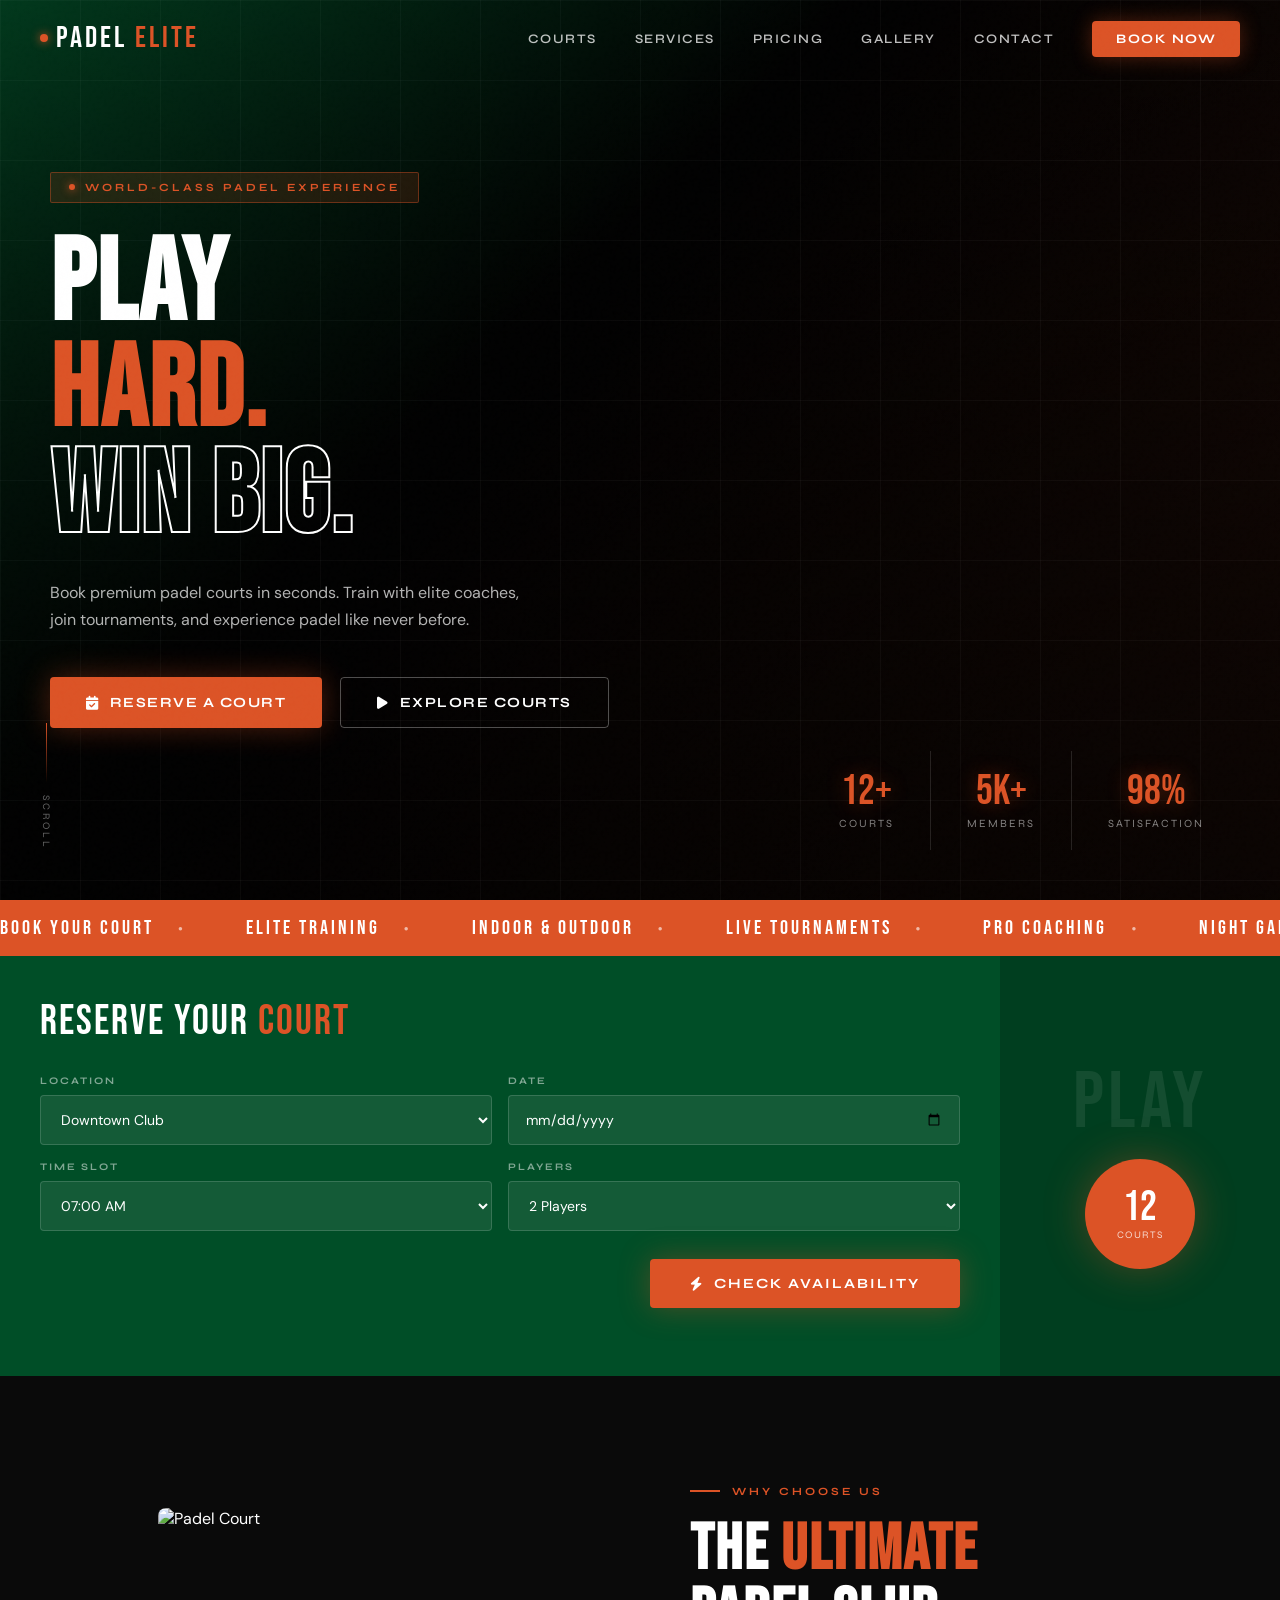
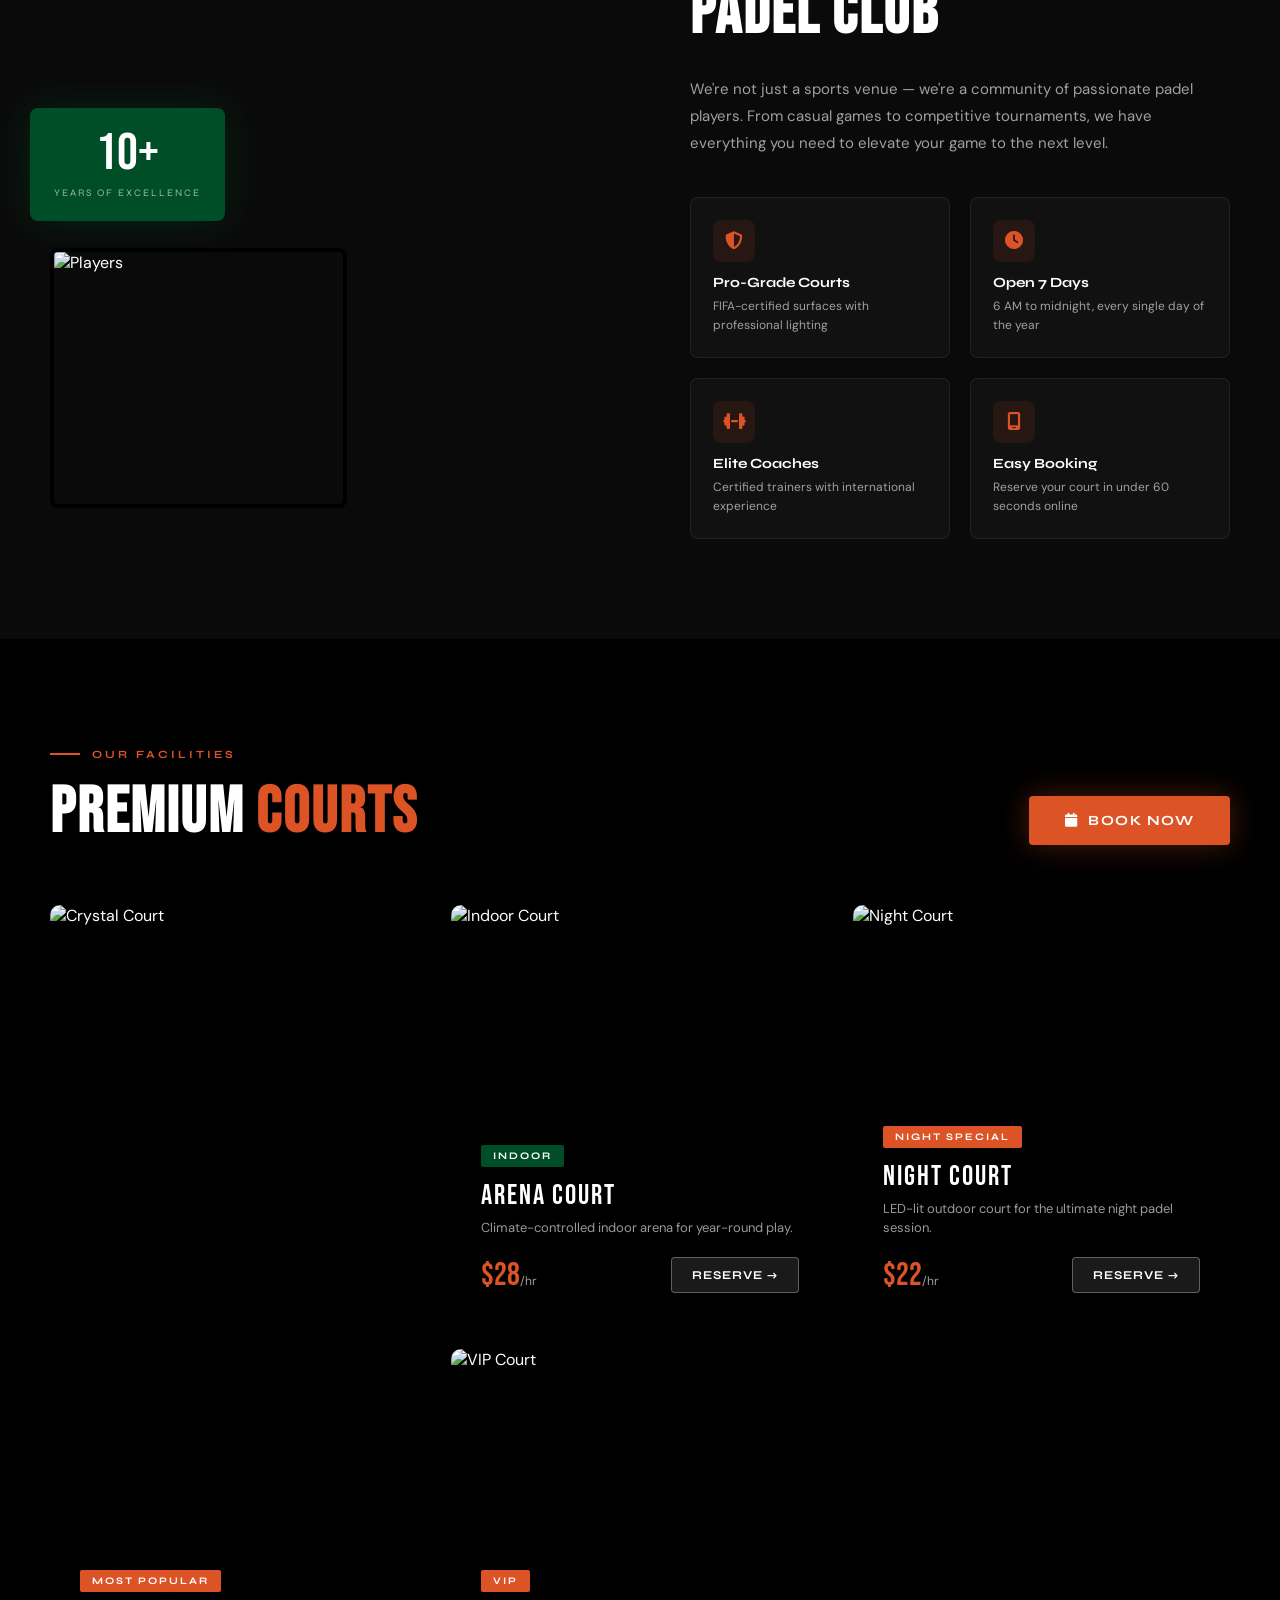
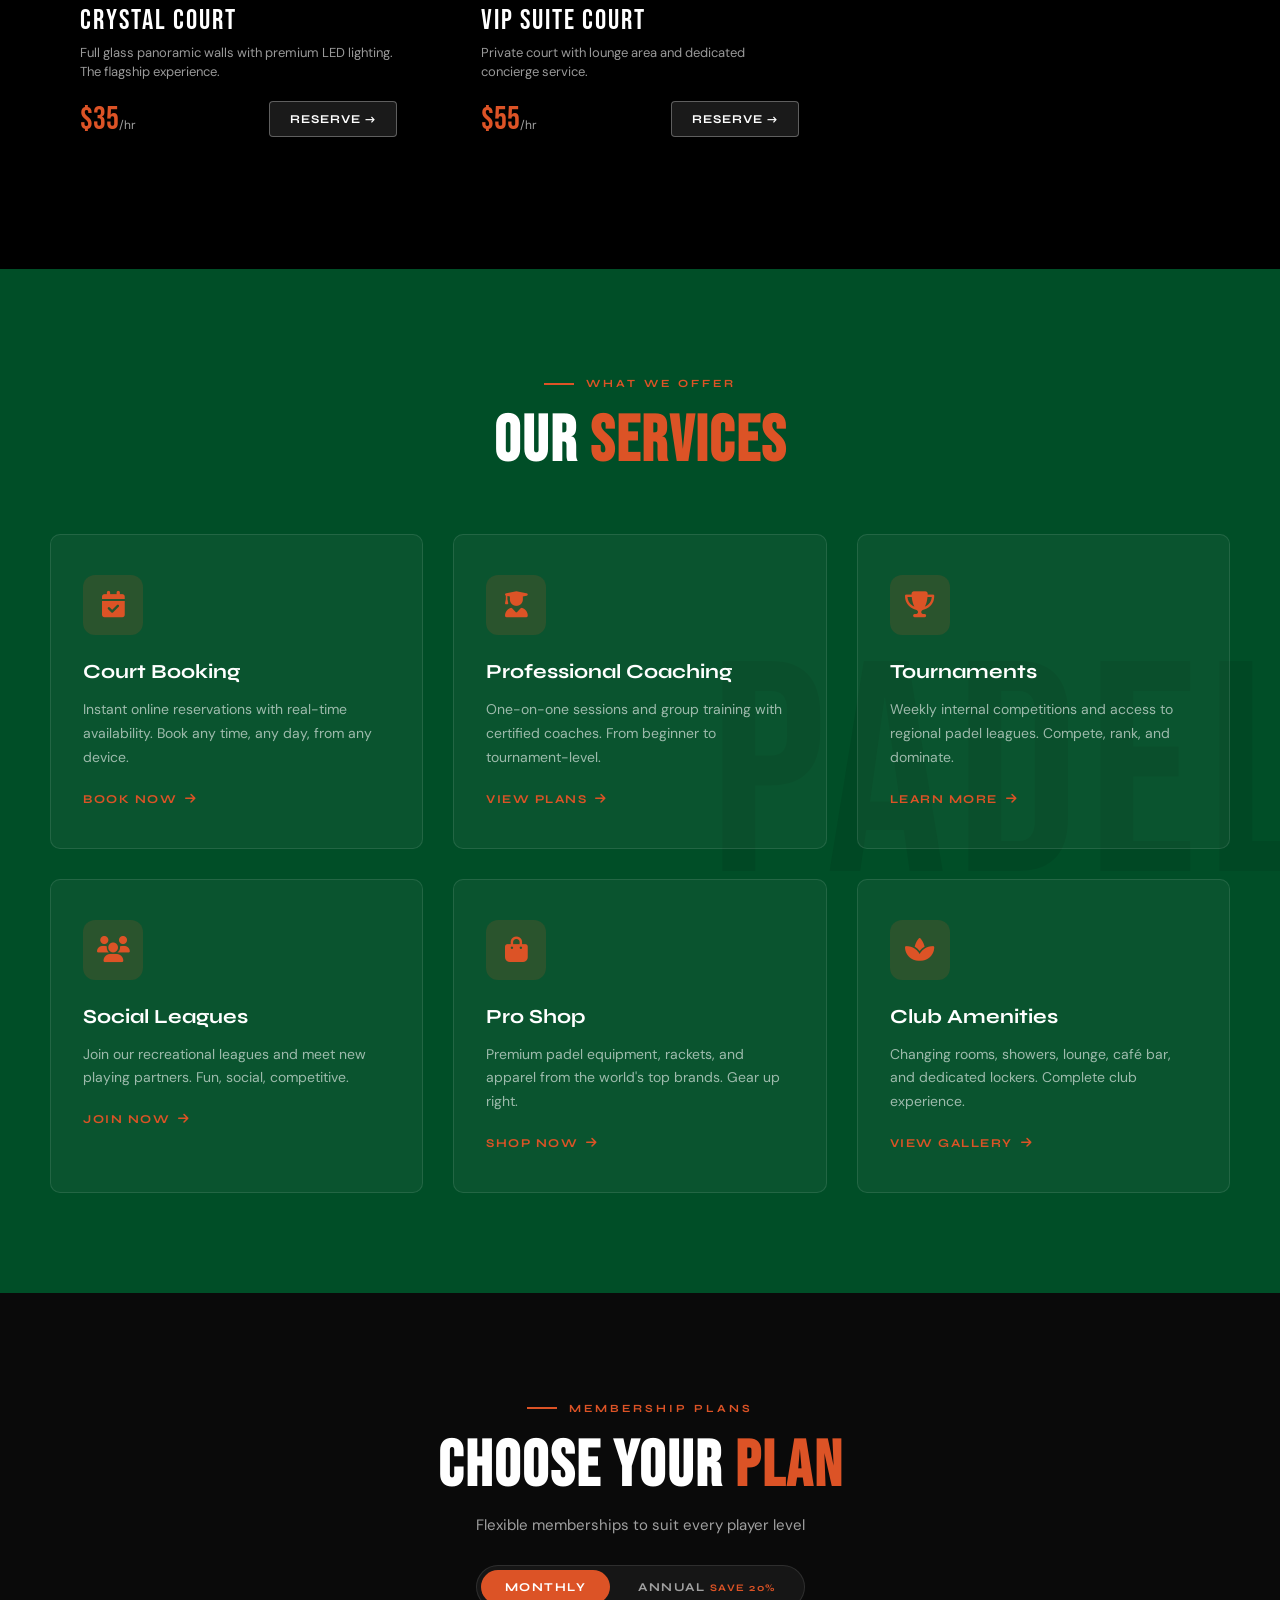
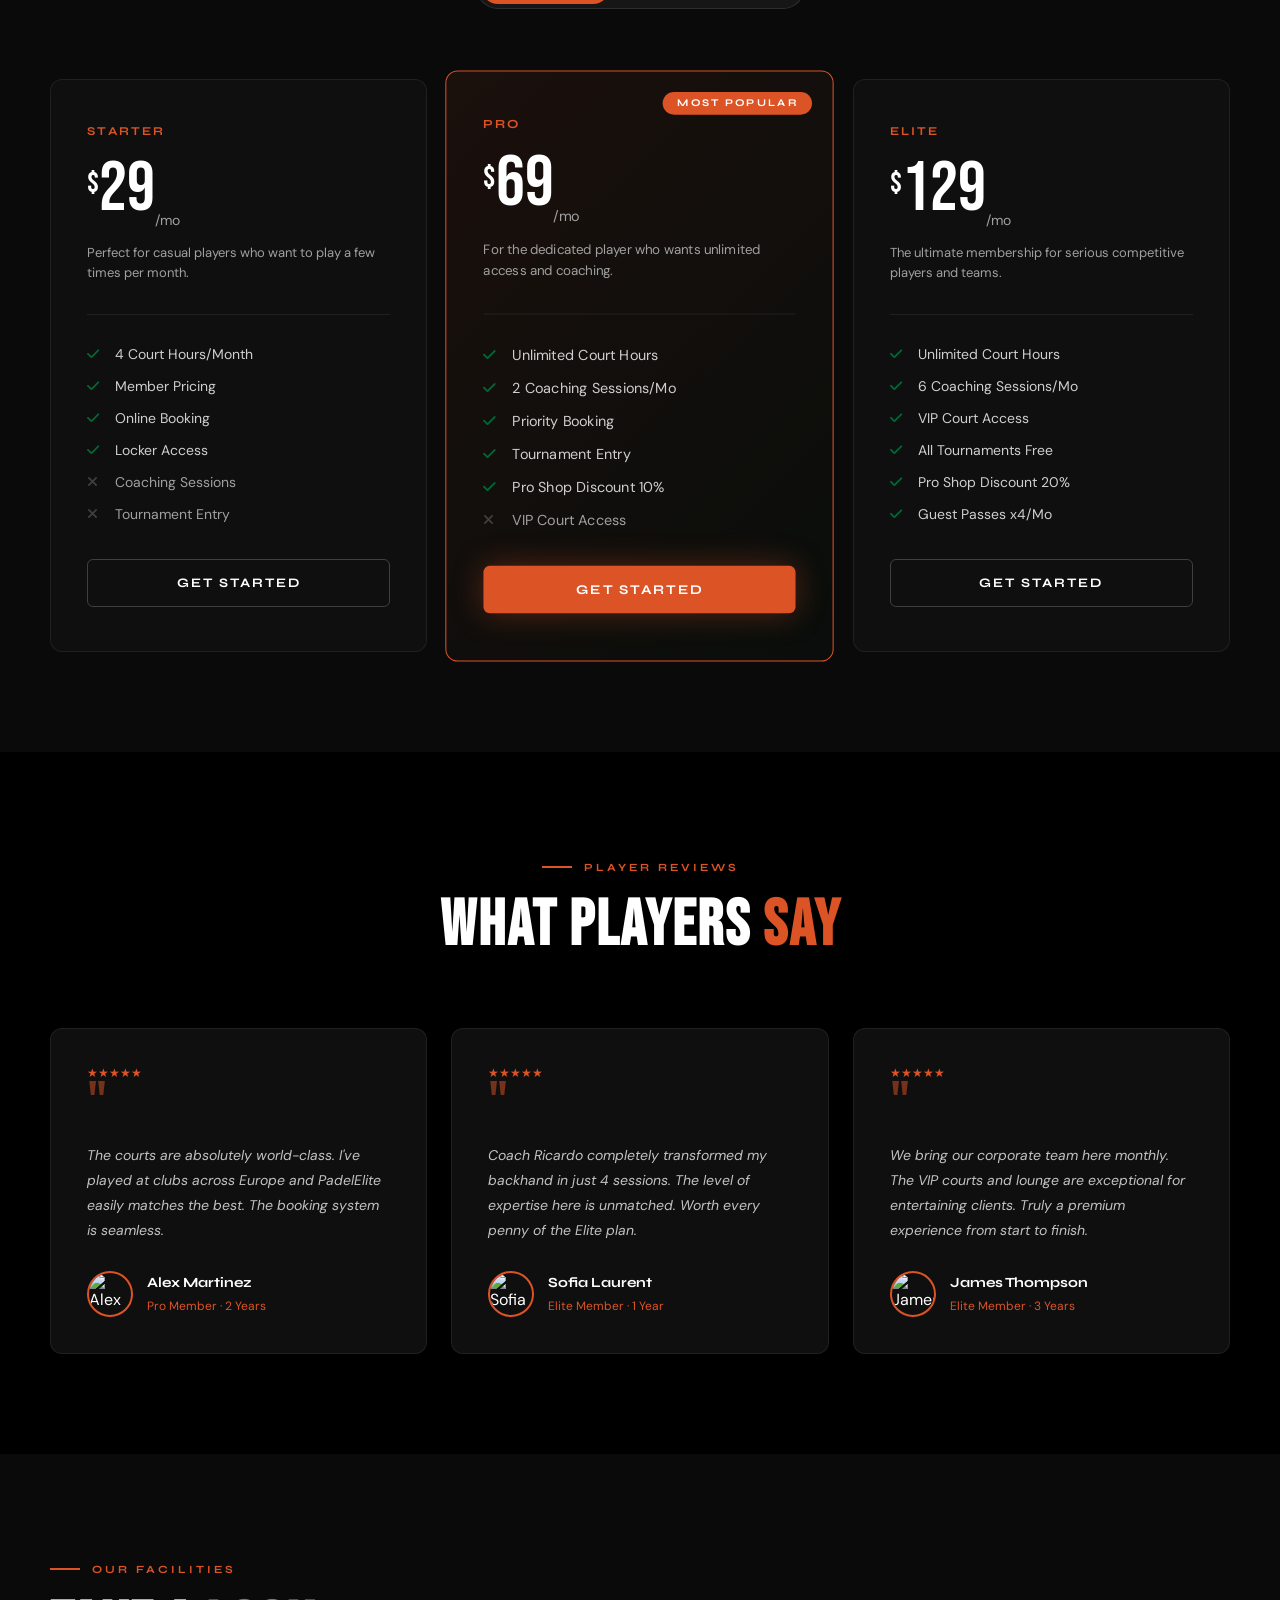
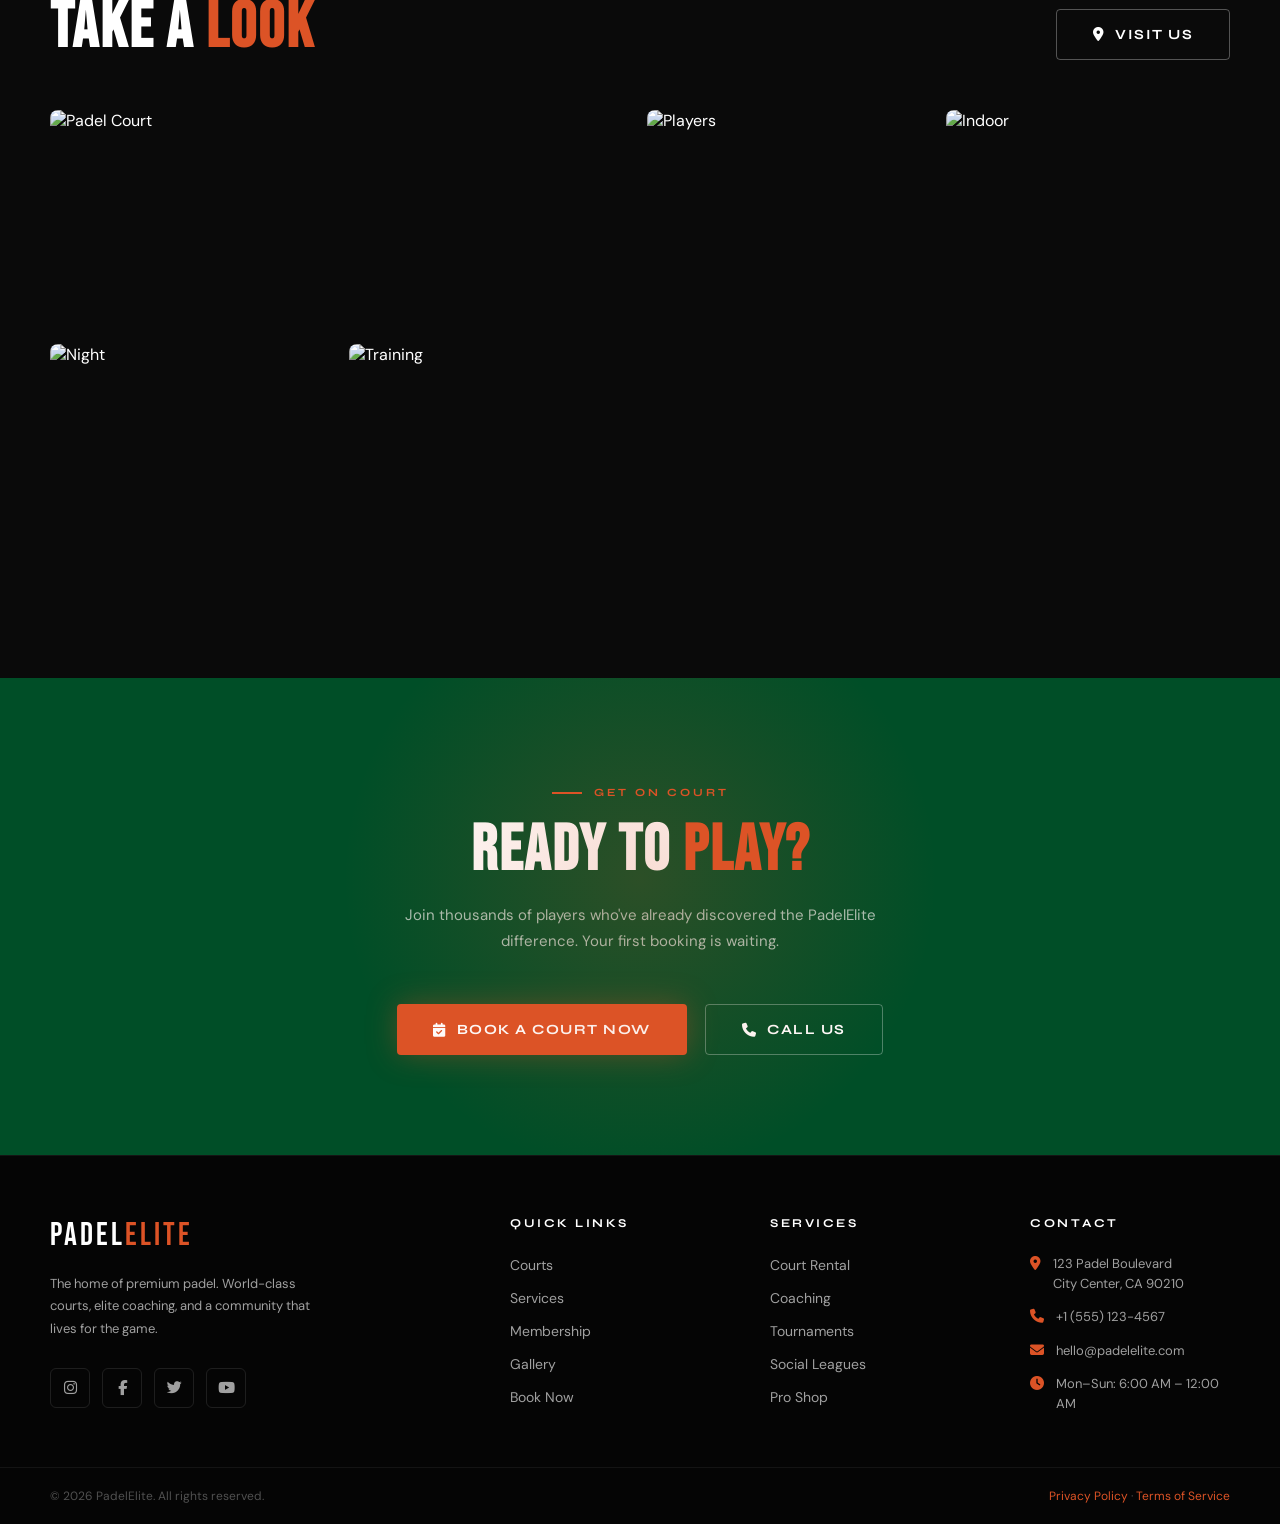
==== index.html @ 443c7de2 "Update index.html" ====
<!doctype html>
<html lang="en">
  <head>
    <meta charset="UTF-8" />
    <meta name="viewport" content="width=device-width, initial-scale=1.0" />
    <title>PadelElite — Book Your Court</title>
    <link
      href="https://fonts.googleapis.com/css2?family=Bebas+Neue&family=Syne:wght@400;600;700;800&family=DM+Sans:wght@300;400;500&display=swap"
      rel="stylesheet"
    />
    <link
      rel="stylesheet"
      href="https://cdnjs.cloudflare.com/ajax/libs/font-awesome/6.5.0/css/all.min.css"
    />
    <link rel="stylesheet" href="style.css" />
  </head>

  <body>
    <!-- NAV -->
    <nav id="navbar">
      <a href="#" class="nav-logo">
        <div class="dot"></div>
        PADEL<span>ELITE</span>
      </a>
      <ul class="nav-links">
        <li><a href="#courts">Courts</a></li>
        <li><a href="#services">Services</a></li>
        <li><a href="#pricing">Pricing</a></li>
        <li><a href="#gallery">Gallery</a></li>
        <li><a href="#contact">Contact</a></li>
        <li><a href="#booking" class="nav-cta">Book Now</a></li>
      </ul>
      <div class="hamburger" id="hamburger">
        <span></span><span></span><span></span>
      </div>
    </nav>

    <div class="mobile-menu" id="mobileMenu">
      <a href="#courts" onclick="closeMobile()">Courts</a>
      <a href="#services" onclick="closeMobile()">Services</a>
      <a href="#pricing" onclick="closeMobile()">Pricing</a>
      <a href="#gallery" onclick="closeMobile()">Gallery</a>
      <a href="#contact" onclick="closeMobile()">Contact</a>
      <a href="#booking" class="mob-cta" onclick="closeMobile()">Book Now →</a>
    </div>

    <!-- HERO -->
    <section class="hero" id="home">
      <div class="hero-bg"></div>
      <div class="hero-overlay"></div>
      <div class="hero-grid-lines"></div>

      <div class="hero-content">
        <div class="hero-tag"><span></span> World-Class Padel Experience</div>
        <h1 class="hero-title">
          <div>PLAY</div>
          <div class="line-orange">HARD.</div>
          <div class="line-stroke">WIN BIG.</div>
        </h1>
        <p class="hero-sub">
          Book premium padel courts in seconds. Train with elite coaches, join
          tournaments, and experience padel like never before.
        </p>
        <div class="hero-actions">
          <a href="#booking" class="btn-primary"
            ><i class="fa-solid fa-calendar-check"></i> Reserve a Court</a
          >
          <a href="#courts" class="btn-secondary"
            ><i class="fa-solid fa-play"></i> Explore Courts</a
          >
        </div>
      </div>

      <div class="hero-stats">
        <div class="stat-item">
          <div class="stat-num">12+</div>
          <div class="stat-label">Courts</div>
        </div>
        <div class="stat-item">
          <div class="stat-num">5K+</div>
          <div class="stat-label">Members</div>
        </div>
        <div class="stat-item">
          <div class="stat-num">98%</div>
          <div class="stat-label">Satisfaction</div>
        </div>
      </div>

      <div class="hero-scroll">
        <div class="scroll-line"></div>
        <span class="scroll-text">Scroll</span>
      </div>
    </section>

    <!-- MARQUEE -->
    <div class="marquee-wrap">
      <div class="marquee-track">
        <div class="marquee-item">Book Your Court</div>
        <div class="marquee-item">Elite Training</div>
        <div class="marquee-item">Indoor & Outdoor</div>
        <div class="marquee-item">Live Tournaments</div>
        <div class="marquee-item">Pro Coaching</div>
        <div class="marquee-item">Night Games</div>
        <div class="marquee-item">Book Your Court</div>
        <div class="marquee-item">Elite Training</div>
        <div class="marquee-item">Indoor & Outdoor</div>
        <div class="marquee-item">Live Tournaments</div>
        <div class="marquee-item">Pro Coaching</div>
        <div class="marquee-item">Night Games</div>
      </div>
    </div>

    <!-- BOOKING -->
    <section id="booking" class="booking-banner">
      <div class="booking-inner">
        <div class="booking-form-area">
          <div class="booking-title">RESERVE YOUR <span>COURT</span></div>
          <div class="booking-fields">
            <div class="field-group">
              <label>Location</label>
              <select id="court">
                <option id="downtown club">Downtown Club</option>
                <option id="north arena">North Arena</option>
                <option id="beachside courts">Beachside Courts</option>
              </select>
            </div>
            <div class="field-group">
              <label>Date</label>
              <input type="date" id="date" />
            </div>
            <div class="field-group">
              <label>Time Slot</label>
              <select id="time">
                <option id="time1">07:00 AM</option>
                <option id="time2">09:00 AM</option>
                <option id="time3">11:00 AM</option>
                <option id="time4">01:00 PM</option>
                <option id="time5">03:00 PM</option>
                <option id="time6">05:00 PM</option>
                <option id="time7">07:00 PM</option>
                <option id="time8">09:00 PM</option>
              </select>
            </div>
            <div class="field-group">
              <label>Players</label>
              <select id="player">
                <option id="player2">2 Players</option>
                <option id="player4">4 Players</option>
              </select>
            </div>
          </div>
          <button class="book-btn" type="submit">
            <i class="fa-solid fa-bolt"></i> Check Availability
          </button>
          <p id="message"></p>
        </div>
        <div class="booking-deco">
          <div class="booking-deco-text">PLAY</div>
          <div class="courts-badge">
            <span>12</span>
            <span>Courts</span>
          </div>
        </div>
      </div>
    </section>

    <!-- WHY -->
    <section class="why">
      <div class="why-grid">
        <div class="why-visual reveal">
          <img
            src="https://images.unsplash.com/photo-1554068865-24cecd4e34b8?w=900&auto=format&fit=crop"
            alt="Padel Court"
            class="why-img-main"
          />
          <img
            src="https://images.unsplash.com/photo-1617897903246-719242758050?w=600&auto=format&fit=crop"
            alt="Players"
            class="why-img-secondary"
          />
          <div class="why-badge">
            <span>10+</span>
            <span>Years of Excellence</span>
          </div>
        </div>
        <div class="why-text reveal">
          <div>
            <div class="section-label">Why Choose Us</div>
            <h2 class="section-h2">
              THE <span>ULTIMATE</span><br />PADEL CLUB
            </h2>
          </div>
          <p>
            We're not just a sports venue — we're a community of passionate
            padel players. From casual games to competitive tournaments, we have
            everything you need to elevate your game to the next level.
          </p>
          <div class="why-features">
            <div class="why-feat">
              <div class="feat-icon">
                <i class="fa-solid fa-shield-halved"></i>
              </div>
              <h4>Pro-Grade Courts</h4>
              <p>FIFA-certified surfaces with professional lighting</p>
            </div>
            <div class="why-feat">
              <div class="feat-icon"><i class="fa-solid fa-clock"></i></div>
              <h4>Open 7 Days</h4>
              <p>6 AM to midnight, every single day of the year</p>
            </div>
            <div class="why-feat">
              <div class="feat-icon"><i class="fa-solid fa-dumbbell"></i></div>
              <h4>Elite Coaches</h4>
              <p>Certified trainers with international experience</p>
            </div>
            <div class="why-feat">
              <div class="feat-icon">
                <i class="fa-solid fa-mobile-screen"></i>
              </div>
              <h4>Easy Booking</h4>
              <p>Reserve your court in under 60 seconds online</p>
            </div>
          </div>
        </div>
      </div>
    </section>

    <!-- COURTS -->
    <section class="courts" id="courts">
      <div class="courts-header reveal">
        <div>
          <div class="section-label">Our Facilities</div>
          <h2 class="section-h2">PREMIUM <span>COURTS</span></h2>
        </div>
        <a href="#booking" class="btn-primary"
          ><i class="fa-solid fa-calendar"></i> Book Now</a
        >
      </div>
      <div class="courts-grid">
        <div class="court-card featured reveal">
          <img
            src="https://images.unsplash.com/photo-1554068865-24cecd4e34b8?w=900&auto=format&fit=crop"
            alt="Crystal Court"
            class="court-img"
          />
          <div class="court-overlay"></div>
          <div class="court-content">
            <span class="court-tag">Most Popular</span>
            <div class="court-name">CRYSTAL COURT</div>
            <div class="court-desc">
              Full glass panoramic walls with premium LED lighting. The flagship
              experience.
            </div>
            <div class="court-meta">
              <div class="court-price">$35<span>/hr</span></div>
              <a href="#booking" class="court-book-btn">Reserve →</a>
            </div>
          </div>
        </div>
        <div class="court-card reveal">
          <img
            src="https://images.unsplash.com/photo-1599474924187-334a4ae5bd3b?w=800&auto=format&fit=crop"
            alt="Indoor Court"
            class="court-img"
          />
          <div class="court-overlay"></div>
          <div class="court-content">
            <span class="court-tag green-tag">Indoor</span>
            <div class="court-name">ARENA COURT</div>
            <div class="court-desc">
              Climate-controlled indoor arena for year-round play.
            </div>
            <div class="court-meta">
              <div class="court-price">$28<span>/hr</span></div>
              <a href="#booking" class="court-book-btn">Reserve →</a>
            </div>
          </div>
        </div>
        <div class="court-card reveal">
          <img
            src="https://images.unsplash.com/photo-1543466835-00a7907e9de1?w=800&auto=format&fit=crop"
            alt="Night Court"
            class="court-img"
          />
          <div class="court-overlay"></div>
          <div class="court-content">
            <span class="court-tag">Night Special</span>
            <div class="court-name">NIGHT COURT</div>
            <div class="court-desc">
              LED-lit outdoor court for the ultimate night padel session.
            </div>
            <div class="court-meta">
              <div class="court-price">$22<span>/hr</span></div>
              <a href="#booking" class="court-book-btn">Reserve →</a>
            </div>
          </div>
        </div>
        <div class="court-card reveal">
          <img
            src="https://images.unsplash.com/photo-1622163642998-1ea32b0bbc67?w=800&auto=format&fit=crop"
            alt="VIP Court"
            class="court-img"
          />
          <div class="court-overlay"></div>
          <div class="court-content">
            <span class="court-tag">VIP</span>
            <div class="court-name">VIP SUITE COURT</div>
            <div class="court-desc">
              Private court with lounge area and dedicated concierge service.
            </div>
            <div class="court-meta">
              <div class="court-price">$55<span>/hr</span></div>
              <a href="#booking" class="court-book-btn">Reserve →</a>
            </div>
          </div>
        </div>
      </div>
    </section>

    <!-- SERVICES -->
    <section class="services" id="services">
      <div class="services-inner">
        <div class="reveal" style="text-align: center; margin-bottom: 10px">
          <div class="section-label" style="justify-content: center">
            What We Offer
          </div>
          <h2 class="section-h2">OUR <span>SERVICES</span></h2>
        </div>
        <div class="services-grid">
          <div class="service-card reveal">
            <div class="service-icon">
              <i class="fa-solid fa-calendar-check"></i>
            </div>
            <h3>Court Booking</h3>
            <p>
              Instant online reservations with real-time availability. Book any
              time, any day, from any device.
            </p>
            <a href="#booking" class="service-link"
              >Book Now <i class="fa-solid fa-arrow-right"></i
            ></a>
          </div>
          <div class="service-card reveal">
            <div class="service-icon">
              <i class="fa-solid fa-user-graduate"></i>
            </div>
            <h3>Professional Coaching</h3>
            <p>
              One-on-one sessions and group training with certified coaches.
              From beginner to tournament-level.
            </p>
            <a href="#pricing" class="service-link"
              >View Plans <i class="fa-solid fa-arrow-right"></i
            ></a>
          </div>
          <div class="service-card reveal">
            <div class="service-icon"><i class="fa-solid fa-trophy"></i></div>
            <h3>Tournaments</h3>
            <p>
              Weekly internal competitions and access to regional padel leagues.
              Compete, rank, and dominate.
            </p>
            <a href="#contact" class="service-link"
              >Learn More <i class="fa-solid fa-arrow-right"></i
            ></a>
          </div>
          <div class="service-card reveal">
            <div class="service-icon"><i class="fa-solid fa-users"></i></div>
            <h3>Social Leagues</h3>
            <p>
              Join our recreational leagues and meet new playing partners. Fun,
              social, competitive.
            </p>
            <a href="#pricing" class="service-link"
              >Join Now <i class="fa-solid fa-arrow-right"></i
            ></a>
          </div>
          <div class="service-card reveal">
            <div class="service-icon">
              <i class="fa-solid fa-bag-shopping"></i>
            </div>
            <h3>Pro Shop</h3>
            <p>
              Premium padel equipment, rackets, and apparel from the world's top
              brands. Gear up right.
            </p>
            <a href="#contact" class="service-link"
              >Shop Now <i class="fa-solid fa-arrow-right"></i
            ></a>
          </div>
          <div class="service-card reveal">
            <div class="service-icon"><i class="fa-solid fa-spa"></i></div>
            <h3>Club Amenities</h3>
            <p>
              Changing rooms, showers, lounge, café bar, and dedicated lockers.
              Complete club experience.
            </p>
            <a href="#gallery" class="service-link"
              >View Gallery <i class="fa-solid fa-arrow-right"></i
            ></a>
          </div>
        </div>
      </div>
    </section>

    <!-- PRICING -->
    <section class="pricing" id="pricing">
      <div class="pricing-inner">
        <div class="pricing-header reveal">
          <div class="section-label" style="justify-content: center">
            Membership Plans
          </div>
          <h2 class="section-h2">CHOOSE YOUR <span>PLAN</span></h2>
          <p style="color: var(--gray); margin-top: 16px; font-size: 15px">
            Flexible memberships to suit every player level
          </p>
          <div class="pricing-toggle">
            <button
              class="toggle-btn active"
              id="monthlyBtn"
              onclick="togglePricing('monthly')"
            >
              Monthly
            </button>
            <button
              class="toggle-btn"
              id="annualBtn"
              onclick="togglePricing('annual')"
            >
              Annual
              <span style="color: var(--orange); font-size: 10px">
                Save 20%</span
              >
            </button>
          </div>
        </div>
        <div class="pricing-grid">
          <div class="pricing-card reveal">
            <div class="plan-name">Starter</div>
            <div class="plan-price" id="price-starter">
              <sup>$</sup>29<sub>/mo</sub>
            </div>
            <div class="plan-desc">
              Perfect for casual players who want to play a few times per month.
            </div>
            <ul class="plan-features">
              <li><i class="fa-solid fa-check"></i> 4 Court Hours/Month</li>
              <li><i class="fa-solid fa-check"></i> Member Pricing</li>
              <li><i class="fa-solid fa-check"></i> Online Booking</li>
              <li><i class="fa-solid fa-check"></i> Locker Access</li>
              <li class="off">
                <i class="fa-solid fa-xmark"></i> Coaching Sessions
              </li>
              <li class="off">
                <i class="fa-solid fa-xmark"></i> Tournament Entry
              </li>
            </ul>
            <button class="plan-btn outline">Get Started</button>
          </div>
          <div class="pricing-card popular reveal">
            <span class="popular-badge">Most Popular</span>
            <div class="plan-name">Pro</div>
            <div class="plan-price" id="price-pro">
              <sup>$</sup>69<sub>/mo</sub>
            </div>
            <div class="plan-desc">
              For the dedicated player who wants unlimited access and coaching.
            </div>
            <ul class="plan-features">
              <li><i class="fa-solid fa-check"></i> Unlimited Court Hours</li>
              <li><i class="fa-solid fa-check"></i> 2 Coaching Sessions/Mo</li>
              <li><i class="fa-solid fa-check"></i> Priority Booking</li>
              <li><i class="fa-solid fa-check"></i> Tournament Entry</li>
              <li><i class="fa-solid fa-check"></i> Pro Shop Discount 10%</li>
              <li class="off">
                <i class="fa-solid fa-xmark"></i> VIP Court Access
              </li>
            </ul>
            <button class="plan-btn solid">Get Started</button>
          </div>
          <div class="pricing-card reveal">
            <div class="plan-name">Elite</div>
            <div class="plan-price" id="price-elite">
              <sup>$</sup>129<sub>/mo</sub>
            </div>
            <div class="plan-desc">
              The ultimate membership for serious competitive players and teams.
            </div>
            <ul class="plan-features">
              <li><i class="fa-solid fa-check"></i> Unlimited Court Hours</li>
              <li><i class="fa-solid fa-check"></i> 6 Coaching Sessions/Mo</li>
              <li><i class="fa-solid fa-check"></i> VIP Court Access</li>
              <li><i class="fa-solid fa-check"></i> All Tournaments Free</li>
              <li><i class="fa-solid fa-check"></i> Pro Shop Discount 20%</li>
              <li><i class="fa-solid fa-check"></i> Guest Passes x4/Mo</li>
            </ul>
            <button class="plan-btn outline">Get Started</button>
          </div>
        </div>
      </div>
    </section>

    <!-- TESTIMONIALS -->
    <section class="testimonials">
      <div class="testimonials-inner">
        <div class="testimonials-header reveal">
          <div class="section-label" style="justify-content: center">
            Player Reviews
          </div>
          <h2 class="section-h2">WHAT PLAYERS <span>SAY</span></h2>
        </div>
        <div class="testi-grid">
          <div class="testi-card reveal">
            <div class="testi-stars">★★★★★</div>
            <div class="testi-quote">"</div>
            <p class="testi-text">
              The courts are absolutely world-class. I've played at clubs across
              Europe and PadelElite easily matches the best. The booking system
              is seamless.
            </p>
            <div class="testi-author">
              <img
                src="https://randomuser.me/api/portraits/men/32.jpg"
                alt="Alex M"
                class="testi-avatar"
              />
              <div class="testi-info">
                <h4>Alex Martinez</h4>
                <span>Pro Member · 2 Years</span>
              </div>
            </div>
          </div>
          <div class="testi-card reveal">
            <div class="testi-stars">★★★★★</div>
            <div class="testi-quote">"</div>
            <p class="testi-text">
              Coach Ricardo completely transformed my backhand in just 4
              sessions. The level of expertise here is unmatched. Worth every
              penny of the Elite plan.
            </p>
            <div class="testi-author">
              <img
                src="https://randomuser.me/api/portraits/women/44.jpg"
                alt="Sofia L"
                class="testi-avatar"
              />
              <div class="testi-info">
                <h4>Sofia Laurent</h4>
                <span>Elite Member · 1 Year</span>
              </div>
            </div>
          </div>
          <div class="testi-card reveal">
            <div class="testi-stars">★★★★★</div>
            <div class="testi-quote">"</div>
            <p class="testi-text">
              We bring our corporate team here monthly. The VIP courts and
              lounge are exceptional for entertaining clients. Truly a premium
              experience from start to finish.
            </p>
            <div class="testi-author">
              <img
                src="https://randomuser.me/api/portraits/men/55.jpg"
                alt="James T"
                class="testi-avatar"
              />
              <div class="testi-info">
                <h4>James Thompson</h4>
                <span>Elite Member · 3 Years</span>
              </div>
            </div>
          </div>
        </div>
      </div>
    </section>

    <!-- GALLERY -->
    <section class="gallery" id="gallery">
      <div class="gallery-inner">
        <div class="gallery-header reveal">
          <div>
            <div class="section-label">Our Facilities</div>
            <h2 class="section-h2">TAKE A <span>LOOK</span></h2>
          </div>
          <a href="#contact" class="btn-secondary"
            ><i class="fa-solid fa-location-dot"></i> Visit Us</a
          >
        </div>
        <div class="gallery-grid">
          <div class="gallery-item reveal">
            <img
              src="https://images.unsplash.com/photo-1554068865-24cecd4e34b8?w=1000&auto=format&fit=crop"
              alt="Padel Court"
            />
            <div class="gallery-item-overlay">
              <i class="fa-solid fa-expand"></i>
            </div>
          </div>
          <div class="gallery-item reveal">
            <img
              src="https://images.unsplash.com/photo-1617897903246-719242758050?w=600&auto=format&fit=crop"
              alt="Players"
            />
            <div class="gallery-item-overlay">
              <i class="fa-solid fa-expand"></i>
            </div>
          </div>
          <div class="gallery-item reveal">
            <img
              src="https://images.unsplash.com/photo-1599474924187-334a4ae5bd3b?w=600&auto=format&fit=crop"
              alt="Indoor"
            />
            <div class="gallery-item-overlay">
              <i class="fa-solid fa-expand"></i>
            </div>
          </div>
          <div class="gallery-item reveal">
            <img
              src="https://images.unsplash.com/photo-1543466835-00a7907e9de1?w=600&auto=format&fit=crop"
              alt="Night"
            />
            <div class="gallery-item-overlay">
              <i class="fa-solid fa-expand"></i>
            </div>
          </div>
          <div class="gallery-item reveal">
            <img
              src="https://images.unsplash.com/photo-1622163642998-1ea32b0bbc67?w=600&auto=format&fit=crop"
              alt="Training"
            />
            <div class="gallery-item-overlay">
              <i class="fa-solid fa-expand"></i>
            </div>
          </div>
        </div>
      </div>
    </section>

    <!-- CTA BANNER -->
    <section class="cta-banner" id="contact">
      <div class="section-label">Get On Court</div>
      <h2 class="section-h2">READY TO <span>PLAY?</span></h2>
      <p>
        Join thousands of players who've already discovered the PadelElite
        difference. Your first booking is waiting.
      </p>
      <div class="cta-actions">
        <a href="#booking" class="btn-primary"
          ><i class="fa-solid fa-calendar-check"></i> Book a Court Now</a
        >
        <a href="tel:+15551234567" class="btn-secondary"
          ><i class="fa-solid fa-phone"></i> Call Us</a
        >
      </div>
    </section>

    <!-- FOOTER -->
    <footer>
      <div class="footer-main">
        <div class="footer-brand">
          <a href="#" class="footer-logo">PADEL<span>ELITE</span></a>
          <p>
            The home of premium padel. World-class courts, elite coaching, and a
            community that lives for the game.
          </p>
          <div class="footer-social">
            <a href="#" class="footer-soc-btn"
              ><i class="fab fa-instagram"></i
            ></a>
            <a href="#" class="footer-soc-btn"
              ><i class="fab fa-facebook-f"></i
            ></a>
            <a href="#" class="footer-soc-btn"
              ><i class="fab fa-twitter"></i
            ></a>
            <a href="#" class="footer-soc-btn"
              ><i class="fab fa-youtube"></i
            ></a>
          </div>
        </div>
        <div class="footer-col">
          <h4>Quick Links</h4>
          <ul>
            <li><a href="#courts">Courts</a></li>
            <li><a href="#services">Services</a></li>
            <li><a href="#pricing">Membership</a></li>
            <li><a href="#gallery">Gallery</a></li>
            <li><a href="#booking">Book Now</a></li>
          </ul>
        </div>
        <div class="footer-col">
          <h4>Services</h4>
          <ul>
            <li><a href="#">Court Rental</a></li>
            <li><a href="#">Coaching</a></li>
            <li><a href="#">Tournaments</a></li>
            <li><a href="#">Social Leagues</a></li>
            <li><a href="#">Pro Shop</a></li>
          </ul>
        </div>
        <div class="footer-col">
          <h4>Contact</h4>
          <div class="footer-contact-item">
            <i class="fa-solid fa-location-dot"></i>
            <span>123 Padel Boulevard<br />City Center, CA 90210</span>
          </div>
          <div class="footer-contact-item">
            <i class="fa-solid fa-phone"></i>
            <span>+1 (555) 123-4567</span>
          </div>
          <div class="footer-contact-item">
            <i class="fa-solid fa-envelope"></i>
            <span>hello@padelelite.com</span>
          </div>
          <div class="footer-contact-item">
            <i class="fa-solid fa-clock"></i>
            <span>Mon–Sun: 6:00 AM – 12:00 AM</span>
          </div>
        </div>
      </div>
      <div class="footer-bottom">
        <p>© 2026 PadelElite. All rights reserved.</p>
        <p><a href="#">Privacy Policy</a> · <a href="#">Terms of Service</a></p>
      </div>
    </footer>

    <script>
      // NAV SCROLL
      window.addEventListener("scroll", () => {
        const nav = document.getElementById("navbar");
        nav.classList.toggle("scrolled", window.scrollY > 40);
      });

      // HAMBURGER
      const ham = document.getElementById("hamburger");
      const mob = document.getElementById("mobileMenu");

      ham.addEventListener("click", () => {
        ham.classList.toggle("open");
        mob.classList.toggle("open");
      });

      function closeMobile() {
        ham.classList.remove("open");
        mob.classList.remove("open");
      }

      document.addEventListener("click", (e) => {
        if (!ham.contains(e.target) && !mob.contains(e.target)) closeMobile();
      });

      // SCROLL REVEAL
      const observer = new IntersectionObserver(
        (entries) => {
          entries.forEach((e) => {
            if (e.isIntersecting) {
              e.target.classList.add("visible");
              observer.unobserve(e.target);
            }
          });
        },
        { threshold: 0.12 },
      );

      document.querySelectorAll(".reveal").forEach((el, i) => {
        el.style.transitionDelay = `${(i % 4) * 0.08}s`;
        observer.observe(el);
      });

      // PRICING TOGGLE
      const prices = {
        monthly: { starter: 29, pro: 69, elite: 129 },
        annual: { starter: 23, pro: 55, elite: 103 },
      };

      function togglePricing(type) {
        document
          .getElementById("monthlyBtn")
          .classList.toggle("active", type === "monthly");
        document
          .getElementById("annualBtn")
          .classList.toggle("active", type === "annual");
        const p = prices[type];
        document.getElementById("price-starter").innerHTML =
          `<sup>$</sup>${p.starter}<sub>/mo</sub>`;
        document.getElementById("price-pro").innerHTML =
          `<sup>$</sup>${p.pro}<sub>/mo</sub>`;
        document.getElementById("price-elite").innerHTML =
          `<sup>$</sup>${p.elite}<sub>/mo</sub>`;
      }
    </script>
    <!-- BOOKING A COURT -->
    <script>
      document
        .getElementById("booking")
        .addEventListener("submit", function (e) {
          e.preventDefault();

          const name = document.getElementById("court").value;
          const email = document.getElementById("date").value;
          const court = document.getElementById("time").value;
          const date = document.getElementById("player").value;

          fetch(
            "https://padelelitebackend.wordpress.com/2026/03/10/court-booking/",
            {
              method: "POST",
              headers: {
                "Content-Type": "application/json",
              },
              body: JSON.stringify({
                title: "Court Booking",
                content: `
        court: ${court}
        Date: ${Date}
        Time: ${time}
        Player ${player}
      `,
              }),
            },
          )
            .then((res) => {
              if (res.ok) {
                document.getElementById("message").innerText =
                  "Court booked successfully!";
              } else {
                document.getElementById("message").innerText =
                  "Booking failed!";
              }
            })
            .catch((err) => {
              document.getElementById("message").innerText =
                "Error booking court.";
            });
        });
    </script>
  </body>
</html>
---- style.css ----
:root {
  --orange: #dc5326;
  --white: #ffffff;
  --black: #000000;
  --green: #004e27;
  --green-light: #006835;
  --orange-glow: rgba(220, 83, 38, 0.35);
  --green-glow: rgba(0, 78, 39, 0.4);
  --gray: #a0a0a0;
  --dark: #0a0a0a;
  --card-bg: #0f0f0f;
}

*,
*::before,
*::after {
  margin: 0;
  padding: 0;
  box-sizing: border-box;
}

html {
  scroll-behavior: smooth;
}

body {
  background: var(--black);
  color: var(--white);
  font-family: "DM Sans", sans-serif;
  overflow-x: hidden;
}

::-webkit-scrollbar {
  width: 6px;
}
::-webkit-scrollbar-track {
  background: var(--black);
}
::-webkit-scrollbar-thumb {
  background: var(--orange);
  border-radius: 3px;
}

/* ===== NOISE TEXTURE OVERLAY ===== */
body::before {
  content: "";
  position: fixed;
  inset: 0;
  background-image: url("data:image/svg+xml,%3Csvg viewBox='0 0 256 256' xmlns='http://www.w3.org/2000/svg'%3E%3Cfilter id='noise'%3E%3CfeTurbulence type='fractalNoise' baseFrequency='0.9' numOctaves='4' stitchTiles='stitch'/%3E%3C/filter%3E%3Crect width='100%25' height='100%25' filter='url(%23noise)' opacity='0.04'/%3E%3C/svg%3E");
  pointer-events: none;
  z-index: 9999;
  opacity: 0.4;
}

/* ===== NAV ===== */
nav {
  position: fixed;
  top: 0;
  left: 0;
  width: 100%;
  z-index: 1000;
  padding: 0 60px;
  height: 75px;
  display: flex;
  align-items: center;
  justify-content: space-between;
  transition: all 0.4s ease;
}

nav.scrolled {
  background: rgba(0, 0, 0, 0.92);
  backdrop-filter: blur(20px);
  border-bottom: 1px solid rgba(220, 83, 38, 0.2);
}

.nav-logo {
  font-family: "Bebas Neue", sans-serif;
  font-size: 30px;
  letter-spacing: 3px;
  color: var(--white);
  text-decoration: none;
  display: flex;
  align-items: center;
  gap: 8px;
}

.nav-logo span {
  color: var(--orange);
}
.nav-logo .dot {
  width: 8px;
  height: 8px;
  background: var(--orange);
  border-radius: 50%;
  box-shadow: 0 0 10px var(--orange);
  animation: pulse-dot 2s ease-in-out infinite;
}

@keyframes pulse-dot {
  0%,
  100% {
    transform: scale(1);
    opacity: 1;
  }
  50% {
    transform: scale(1.4);
    opacity: 0.7;
  }
}

.nav-links {
  display: flex;
  align-items: center;
  gap: 38px;
  list-style: none;
}

.nav-links a {
  color: rgba(255, 255, 255, 0.75);
  text-decoration: none;
  font-family: "Syne", sans-serif;
  font-size: 13px;
  font-weight: 600;
  letter-spacing: 1.5px;
  text-transform: uppercase;
  transition: 0.3s;
  position: relative;
}

.nav-links a::after {
  content: "";
  position: absolute;
  bottom: -4px;
  left: 0;
  width: 0;
  height: 2px;
  background: var(--orange);
  transition: 0.3s ease;
}

.nav-links a:hover {
  color: var(--white);
}
.nav-links a:hover::after {
  width: 100%;
}

.nav-cta {
  background: var(--orange);
  color: var(--white) !important;
  padding: 10px 24px;
  border-radius: 4px;
  font-weight: 700 !important;
  transition: all 0.3s ease !important;
  box-shadow: 0 0 20px var(--orange-glow);
}

.nav-cta::after {
  display: none !important;
}
.nav-cta:hover {
  background: #c44420 !important;
  transform: translateY(-2px);
  box-shadow: 0 0 30px var(--orange-glow) !important;
}

.hamburger {
  display: none;
  flex-direction: column;
  gap: 5px;
  cursor: pointer;
  padding: 5px;
  z-index: 1001;
}

.hamburger span {
  display: block;
  width: 26px;
  height: 2px;
  background: var(--white);
  border-radius: 2px;
  transition: all 0.35s cubic-bezier(0.4, 0, 0.2, 1);
}

.hamburger.open span:nth-child(1) {
  transform: translateY(7px) rotate(45deg);
}
.hamburger.open span:nth-child(2) {
  opacity: 0;
  transform: scaleX(0);
}
.hamburger.open span:nth-child(3) {
  transform: translateY(-7px) rotate(-45deg);
}

.mobile-menu {
  display: none;
  position: fixed;
  top: 75px;
  left: 0;
  width: 100%;
  background: rgba(0, 0, 0, 0.97);
  backdrop-filter: blur(20px);
  border-bottom: 1px solid rgba(220, 83, 38, 0.2);
  padding: 30px 30px;
  z-index: 999;
  flex-direction: column;
  gap: 0;
  transform: translateY(-10px);
  opacity: 0;
  transition: all 0.35s cubic-bezier(0.4, 0, 0.2, 1);
}

.mobile-menu.open {
  display: flex;
  transform: translateY(0);
  opacity: 1;
}

.mobile-menu a {
  color: rgba(255, 255, 255, 0.8);
  text-decoration: none;
  font-family: "Syne", sans-serif;
  font-size: 15px;
  font-weight: 700;
  letter-spacing: 2px;
  text-transform: uppercase;
  padding: 16px 0;
  border-bottom: 1px solid rgba(255, 255, 255, 0.07);
  transition: 0.3s;
}

.mobile-menu a:hover {
  color: var(--orange);
  padding-left: 8px;
}
.mobile-menu .mob-cta {
  margin-top: 20px;
  background: var(--orange);
  color: var(--white) !important;
  text-align: center;
  padding: 14px !important;
  border-radius: 6px;
  border-bottom: none !important;
}

/* ===== HERO ===== */
.hero {
  position: relative;
  height: 100vh;
  min-height: 700px;
  display: flex;
  align-items: center;
  overflow: hidden;
}

.hero-bg {
  position: absolute;
  inset: 0;
  background:
    linear-gradient(
      135deg,
      rgba(0, 78, 39, 0.85) 0%,
      rgba(0, 0, 0, 0.6) 40%,
      rgba(220, 83, 38, 0.15) 100%
    ),
    url("https://images.unsplash.com/photo-1554068865-24cecd4e34b8?w=1800&auto=format&fit=crop")
      center/cover no-repeat;
  transform: scale(1.05);
  animation: hero-zoom 18s ease-in-out infinite alternate;
}

@keyframes hero-zoom {
  from {
    transform: scale(1.05);
  }
  to {
    transform: scale(1.12);
  }
}

.hero-overlay {
  position: absolute;
  inset: 0;
  background: linear-gradient(
    to bottom,
    rgba(0, 0, 0, 0.1) 0%,
    rgba(0, 0, 0, 0.7) 100%
  );
}

.hero-grid-lines {
  position: absolute;
  inset: 0;
  background-image:
    linear-gradient(rgba(255, 255, 255, 0.03) 1px, transparent 1px),
    linear-gradient(90deg, rgba(255, 255, 255, 0.03) 1px, transparent 1px);
  background-size: 80px 80px;
}

.hero-content {
  position: relative;
  z-index: 2;
  padding: 0 80px;
  max-width: 900px;
}

.hero-tag {
  display: inline-flex;
  align-items: center;
  gap: 10px;
  background: rgba(220, 83, 38, 0.15);
  border: 1px solid rgba(220, 83, 38, 0.4);
  color: var(--orange);
  font-family: "Syne", sans-serif;
  font-size: 11px;
  font-weight: 700;
  letter-spacing: 3px;
  text-transform: uppercase;
  padding: 8px 18px;
  border-radius: 2px;
  margin-bottom: 30px;
  animation: fadeUp 0.8s ease both;
}

.hero-tag span {
  width: 6px;
  height: 6px;
  background: var(--orange);
  border-radius: 50%;
  box-shadow: 0 0 8px var(--orange);
}

.hero-title {
  font-family: "Bebas Neue", sans-serif;
  font-size: clamp(64px, 9vw, 130px);
  line-height: 0.92;
  letter-spacing: 2px;
  color: var(--white);
  animation: fadeUp 0.8s 0.1s ease both;
}

.hero-title .line-orange {
  color: var(--orange);
}
.hero-title .line-stroke {
  -webkit-text-stroke: 2px var(--white);
  color: transparent;
}

.hero-sub {
  font-size: 16px;
  color: rgba(255, 255, 255, 0.7);
  line-height: 1.7;
  max-width: 480px;
  margin: 28px 0 44px;
  animation: fadeUp 0.8s 0.2s ease both;
}

.hero-actions {
  display: flex;
  gap: 18px;
  flex-wrap: wrap;
  animation: fadeUp 0.8s 0.3s ease both;
}

.btn-primary {
  background: var(--orange);
  color: var(--white);
  padding: 16px 36px;
  border-radius: 4px;
  font-family: "Syne", sans-serif;
  font-weight: 700;
  font-size: 14px;
  letter-spacing: 1.5px;
  text-transform: uppercase;
  text-decoration: none;
  display: inline-flex;
  align-items: center;
  gap: 10px;
  transition: all 0.3s ease;
  box-shadow: 0 0 30px var(--orange-glow);
}

.btn-primary:hover {
  background: #c44420;
  transform: translateY(-3px);
  box-shadow: 0 0 50px var(--orange-glow);
}

.btn-secondary {
  background: transparent;
  color: var(--white);
  padding: 16px 36px;
  border-radius: 4px;
  font-family: "Syne", sans-serif;
  font-weight: 700;
  font-size: 14px;
  letter-spacing: 1.5px;
  text-transform: uppercase;
  text-decoration: none;
  display: inline-flex;
  align-items: center;
  gap: 10px;
  border: 1px solid rgba(255, 255, 255, 0.3);
  transition: all 0.3s ease;
}

.btn-secondary:hover {
  border-color: var(--orange);
  color: var(--orange);
  transform: translateY(-3px);
}

.hero-stats {
  position: absolute;
  bottom: 50px;
  right: 80px;
  display: flex;
  gap: 0;
  z-index: 2;
  animation: fadeUp 0.8s 0.4s ease both;
}

.stat-item {
  padding: 20px 36px;
  border-left: 1px solid rgba(255, 255, 255, 0.12);
  text-align: center;
}

.stat-item:first-child {
  border-left: none;
}

.stat-num {
  font-family: "Bebas Neue", sans-serif;
  font-size: 42px;
  color: var(--orange);
  line-height: 1;
  text-shadow: 0 0 20px var(--orange-glow);
}

.stat-label {
  font-size: 11px;
  color: rgba(255, 255, 255, 0.5);
  letter-spacing: 2px;
  text-transform: uppercase;
  margin-top: 4px;
  font-family: "Syne", sans-serif;
}

.hero-scroll {
  position: absolute;
  bottom: 50px;
  left: 80px;
  z-index: 2;
  display: flex;
  flex-direction: column;
  align-items: center;
  gap: 12px;
  animation: fadeUp 0.8s 0.5s ease both;
}

.scroll-line {
  width: 1px;
  height: 60px;
  background: linear-gradient(to bottom, var(--orange), transparent);
  animation: scroll-anim 2s ease-in-out infinite;
}

@keyframes scroll-anim {
  0%,
  100% {
    transform: scaleY(1);
    opacity: 1;
  }
  50% {
    transform: scaleY(0.6);
    opacity: 0.4;
  }
}

.scroll-text {
  font-family: "Syne", sans-serif;
  font-size: 10px;
  letter-spacing: 3px;
  color: rgba(255, 255, 255, 0.4);
  text-transform: uppercase;
  writing-mode: vertical-rl;
}

/* ===== BOOKING BANNER ===== */
.booking-banner {
  background: var(--green);
  padding: 0;
  overflow: hidden;
  position: relative;
}

.booking-inner {
  display: grid;
  grid-template-columns: 1fr auto;
  align-items: stretch;
  max-width: 1400px;
  margin: 0 auto;
}

.booking-form-area {
  padding: 50px 60px;
  display: flex;
  flex-direction: column;
  gap: 28px;
}

.booking-title {
  font-family: "Bebas Neue", sans-serif;
  font-size: 42px;
  letter-spacing: 2px;
  color: var(--white);
}

.booking-title span {
  color: var(--orange);
}

.booking-fields {
  display: grid;
  grid-template-columns: repeat(4, 1fr);
  gap: 16px;
}

.field-group label {
  display: block;
  font-family: "Syne", sans-serif;
  font-size: 10px;
  font-weight: 700;
  letter-spacing: 2px;
  text-transform: uppercase;
  color: rgba(255, 255, 255, 0.5);
  margin-bottom: 8px;
}

.field-group input,
.field-group select {
  width: 100%;
  background: rgba(255, 255, 255, 0.08);
  border: 1px solid rgba(255, 255, 255, 0.15);
  color: var(--white);
  padding: 14px 16px;
  border-radius: 4px;
  font-family: "DM Sans", sans-serif;
  font-size: 14px;
  transition: 0.3s;
  outline: none;
}

.field-group input:focus,
.field-group select:focus {
  border-color: var(--orange);
  background: rgba(220, 83, 38, 0.08);
}

.field-group select option {
  background: #002a15;
}

.book-btn {
  background: var(--orange);
  color: var(--white);
  border: none;
  padding: 16px 40px;
  border-radius: 4px;
  font-family: "Syne", sans-serif;
  font-weight: 700;
  font-size: 14px;
  letter-spacing: 2px;
  text-transform: uppercase;
  cursor: pointer;
  transition: all 0.3s ease;
  align-self: flex-end;
  box-shadow: 0 0 30px var(--orange-glow);
  display: flex;
  align-items: center;
  gap: 10px;
}

.book-btn:hover {
  background: #c44420;
  transform: translateY(-2px);
  box-shadow: 0 0 50px var(--orange-glow);
}

.booking-deco {
  background: rgba(0, 0, 0, 0.2);
  width: 280px;
  display: flex;
  flex-direction: column;
  align-items: center;
  justify-content: center;
  gap: 16px;
  padding: 40px;
  position: relative;
  overflow: hidden;
}

.booking-deco::before {
  content: "";
  position: absolute;
  inset: 0;
  background: url("https://images.unsplash.com/photo-1617897903246-719242758050?w=400&auto=format&fit=crop")
    center/cover;
  opacity: 0.2;
}

.booking-deco-text {
  position: relative;
  font-family: "Bebas Neue", sans-serif;
  font-size: 80px;
  color: rgba(255, 255, 255, 0.08);
  line-height: 1;
  letter-spacing: 4px;
}

.courts-badge {
  position: relative;
  background: var(--orange);
  border-radius: 50%;
  width: 110px;
  height: 110px;
  display: flex;
  flex-direction: column;
  align-items: center;
  justify-content: center;
  box-shadow: 0 0 40px var(--orange-glow);
}

.courts-badge span:first-child {
  font-family: "Bebas Neue", sans-serif;
  font-size: 42px;
  color: var(--white);
  line-height: 1;
}

.courts-badge span:last-child {
  font-family: "Syne", sans-serif;
  font-size: 10px;
  color: rgba(255, 255, 255, 0.8);
  letter-spacing: 1.5px;
  text-transform: uppercase;
}

/* ===== SECTION COMMON ===== */
section {
  position: relative;
}

.section-label {
  display: inline-flex;
  align-items: center;
  gap: 12px;
  font-family: "Syne", sans-serif;
  font-size: 11px;
  font-weight: 700;
  letter-spacing: 3px;
  text-transform: uppercase;
  color: var(--orange);
  margin-bottom: 20px;
}

.section-label::before {
  content: "";
  width: 30px;
  height: 2px;
  background: var(--orange);
}

.section-h2 {
  font-family: "Bebas Neue", sans-serif;
  font-size: clamp(40px, 5vw, 72px);
  line-height: 1;
  letter-spacing: 2px;
  color: var(--white);
}

.section-h2 span {
  color: var(--orange);
}
.section-h2 .green {
  color: var(--green-light);
}

@keyframes fadeUp {
  from {
    opacity: 0;
    transform: translateY(30px);
  }
  to {
    opacity: 1;
    transform: translateY(0);
  }
}

.reveal {
  opacity: 0;
  transform: translateY(40px);
  transition: all 0.8s cubic-bezier(0.4, 0, 0.2, 1);
}

.reveal.visible {
  opacity: 1;
  transform: translateY(0);
}

/* ===== MARQUEE ===== */
.marquee-wrap {
  background: var(--orange);
  overflow: hidden;
  padding: 16px 0;
  position: relative;
}

.marquee-track {
  display: flex;
  gap: 60px;
  width: max-content;
  animation: marquee 22s linear infinite;
}

@keyframes marquee {
  from {
    transform: translateX(0);
  }
  to {
    transform: translateX(-50%);
  }
}

.marquee-item {
  font-family: "Bebas Neue", sans-serif;
  font-size: 20px;
  letter-spacing: 3px;
  color: var(--white);
  display: flex;
  align-items: center;
  gap: 24px;
  white-space: nowrap;
}

.marquee-item::after {
  content: "●";
  font-size: 8px;
  opacity: 0.6;
}

/* ===== WHY SECTION ===== */
.why {
  padding: 120px 80px;
  background: var(--dark);
}

.why-grid {
  display: grid;
  grid-template-columns: 1fr 1fr;
  gap: 100px;
  align-items: center;
  max-width: 1300px;
  margin: 0 auto;
}

.why-visual {
  position: relative;
  height: 600px;
}

.why-img-main {
  position: absolute;
  top: 0;
  right: 0;
  width: 80%;
  height: 480px;
  object-fit: cover;
  border-radius: 8px;
  filter: saturate(0.9);
}

.why-img-secondary {
  position: absolute;
  bottom: 0;
  left: 0;
  width: 55%;
  height: 260px;
  object-fit: cover;
  border-radius: 8px;
  border: 4px solid var(--black);
  filter: saturate(0.9);
}

.why-badge {
  position: absolute;
  top: 200px;
  left: -20px;
  background: var(--green);
  padding: 20px 24px;
  border-radius: 8px;
  text-align: center;
  box-shadow: 0 0 40px var(--green-glow);
  z-index: 2;
}

.why-badge span:first-child {
  font-family: "Bebas Neue", sans-serif;
  font-size: 52px;
  color: var(--white);
  display: block;
  line-height: 1;
}

.why-badge span:last-child {
  font-family: "Syne", sans-serif;
  font-size: 10px;
  color: rgba(255, 255, 255, 0.6);
  letter-spacing: 2px;
  text-transform: uppercase;
}

.why-text {
  display: flex;
  flex-direction: column;
  gap: 30px;
}
.why-text p {
  color: var(--gray);
  line-height: 1.8;
  font-size: 15px;
}

.why-features {
  display: grid;
  grid-template-columns: 1fr 1fr;
  gap: 20px;
  margin-top: 10px;
}

.why-feat {
  background: rgba(255, 255, 255, 0.03);
  border: 1px solid rgba(255, 255, 255, 0.07);
  border-radius: 8px;
  padding: 22px;
  transition: all 0.3s ease;
  cursor: default;
}

.why-feat:hover {
  border-color: var(--orange);
  background: rgba(220, 83, 38, 0.05);
  transform: translateY(-4px);
}

.feat-icon {
  width: 42px;
  height: 42px;
  background: rgba(220, 83, 38, 0.1);
  border-radius: 8px;
  display: flex;
  align-items: center;
  justify-content: center;
  color: var(--orange);
  font-size: 18px;
  margin-bottom: 12px;
}

.why-feat h4 {
  font-family: "Syne", sans-serif;
  font-size: 14px;
  font-weight: 700;
  margin-bottom: 6px;
}

.why-feat p {
  font-size: 12px;
  color: var(--gray);
  line-height: 1.6;
}

/* ===== COURTS ===== */
.courts {
  padding: 120px 80px;
  background: var(--black);
}

.courts-header {
  display: flex;
  align-items: flex-end;
  justify-content: space-between;
  margin-bottom: 60px;
  max-width: 1300px;
  margin-left: auto;
  margin-right: auto;
}

.courts-grid {
  display: grid;
  grid-template-columns: repeat(3, 1fr);
  gap: 24px;
  max-width: 1300px;
  margin: 0 auto;
}

.court-card {
  position: relative;
  border-radius: 10px;
  overflow: hidden;
  cursor: pointer;
  group: true;
  height: 420px;
}

.court-card.featured {
  grid-row: span 2;
  height: auto;
  min-height: 480px;
}

.court-img {
  position: absolute;
  inset: 0;
  width: 100%;
  height: 100%;
  object-fit: cover;
  transition: transform 0.6s ease;
}

.court-card:hover .court-img {
  transform: scale(1.08);
}

.court-overlay {
  position: absolute;
  inset: 0;
  background: linear-gradient(
    to top,
    rgba(0, 0, 0, 0.9) 0%,
    rgba(0, 0, 0, 0.2) 60%,
    transparent 100%
  );
}

.court-content {
  position: absolute;
  bottom: 0;
  left: 0;
  padding: 30px;
  width: 100%;
}

.court-tag {
  display: inline-block;
  background: var(--orange);
  color: var(--white);
  font-family: "Syne", sans-serif;
  font-size: 10px;
  font-weight: 700;
  letter-spacing: 2px;
  text-transform: uppercase;
  padding: 5px 12px;
  border-radius: 2px;
  margin-bottom: 12px;
}

.court-tag.green-tag {
  background: var(--green);
}

.court-name {
  font-family: "Bebas Neue", sans-serif;
  font-size: 28px;
  letter-spacing: 2px;
  color: var(--white);
  margin-bottom: 6px;
}

.court-desc {
  font-size: 13px;
  color: rgba(255, 255, 255, 0.6);
  margin-bottom: 18px;
  line-height: 1.5;
}

.court-meta {
  display: flex;
  align-items: center;
  justify-content: space-between;
}

.court-price {
  font-family: "Bebas Neue", sans-serif;
  font-size: 32px;
  color: var(--orange);
}

.court-price span {
  font-family: "DM Sans", sans-serif;
  font-size: 12px;
  color: var(--gray);
}

.court-book-btn {
  background: rgba(255, 255, 255, 0.1);
  color: var(--white);
  border: 1px solid rgba(255, 255, 255, 0.3);
  padding: 10px 20px;
  border-radius: 4px;
  font-family: "Syne", sans-serif;
  font-size: 12px;
  font-weight: 700;
  letter-spacing: 1px;
  text-transform: uppercase;
  cursor: pointer;
  transition: 0.3s ease;
  text-decoration: none;
  display: inline-block;
}

.court-book-btn:hover {
  background: var(--orange);
  border-color: var(--orange);
}

/* ===== SERVICES ===== */
.services {
  padding: 120px 80px;
  background: var(--green);
  position: relative;
  overflow: hidden;
}

.services::before {
  content: "PADEL";
  position: absolute;
  font-family: "Bebas Neue", sans-serif;
  font-size: 300px;
  color: rgba(0, 0, 0, 0.08);
  right: -40px;
  top: 50%;
  transform: translateY(-50%);
  letter-spacing: 10px;
  pointer-events: none;
}

.services-inner {
  max-width: 1300px;
  margin: 0 auto;
}

.services-grid {
  display: grid;
  grid-template-columns: repeat(3, 1fr);
  gap: 30px;
  margin-top: 60px;
}

.service-card {
  background: rgba(255, 255, 255, 0.04);
  border: 1px solid rgba(255, 255, 255, 0.1);
  border-radius: 10px;
  padding: 40px 32px;
  transition: all 0.4s ease;
  position: relative;
  overflow: hidden;
}

.service-card::before {
  content: "";
  position: absolute;
  bottom: 0;
  left: 0;
  width: 100%;
  height: 3px;
  background: var(--orange);
  transform: scaleX(0);
  transform-origin: left;
  transition: 0.4s ease;
}

.service-card:hover {
  transform: translateY(-8px);
  background: rgba(255, 255, 255, 0.07);
}
.service-card:hover::before {
  transform: scaleX(1);
}

.service-icon {
  width: 60px;
  height: 60px;
  background: rgba(220, 83, 38, 0.15);
  border-radius: 12px;
  display: flex;
  align-items: center;
  justify-content: center;
  font-size: 26px;
  color: var(--orange);
  margin-bottom: 24px;
}

.service-card h3 {
  font-family: "Syne", sans-serif;
  font-size: 20px;
  font-weight: 700;
  margin-bottom: 14px;
}

.service-card p {
  color: rgba(255, 255, 255, 0.6);
  font-size: 14px;
  line-height: 1.7;
}

.service-link {
  display: inline-flex;
  align-items: center;
  gap: 8px;
  color: var(--orange);
  font-family: "Syne", sans-serif;
  font-size: 12px;
  font-weight: 700;
  letter-spacing: 1.5px;
  text-transform: uppercase;
  text-decoration: none;
  margin-top: 22px;
  transition: 0.3s;
}

.service-link:hover {
  gap: 14px;
}

/* ===== PRICING ===== */
.pricing {
  padding: 120px 80px;
  background: var(--dark);
}

.pricing-inner {
  max-width: 1300px;
  margin: 0 auto;
}

.pricing-header {
  text-align: center;
  margin-bottom: 70px;
}

.pricing-toggle {
  display: inline-flex;
  background: rgba(255, 255, 255, 0.05);
  border: 1px solid rgba(255, 255, 255, 0.1);
  border-radius: 50px;
  padding: 4px;
  margin-top: 30px;
  gap: 4px;
}

.toggle-btn {
  font-family: "Syne", sans-serif;
  font-size: 12px;
  font-weight: 700;
  letter-spacing: 1.5px;
  text-transform: uppercase;
  padding: 10px 24px;
  border-radius: 50px;
  border: none;
  cursor: pointer;
  transition: 0.3s;
  background: transparent;
  color: var(--gray);
}

.toggle-btn.active {
  background: var(--orange);
  color: var(--white);
}

.pricing-grid {
  display: grid;
  grid-template-columns: repeat(3, 1fr);
  gap: 24px;
}

.pricing-card {
  background: var(--card-bg);
  border: 1px solid rgba(255, 255, 255, 0.07);
  border-radius: 12px;
  padding: 44px 36px;
  transition: all 0.4s ease;
  position: relative;
  overflow: hidden;
}

.pricing-card.popular {
  border-color: var(--orange);
  background: linear-gradient(
    135deg,
    rgba(220, 83, 38, 0.08),
    rgba(0, 78, 39, 0.05)
  );
  transform: scale(1.03);
}

.popular-badge {
  position: absolute;
  top: 20px;
  right: 20px;
  background: var(--orange);
  color: var(--white);
  font-family: "Syne", sans-serif;
  font-size: 10px;
  font-weight: 700;
  letter-spacing: 2px;
  text-transform: uppercase;
  padding: 5px 14px;
  border-radius: 50px;
}

.pricing-card:hover:not(.popular) {
  border-color: rgba(220, 83, 38, 0.3);
  transform: translateY(-6px);
}

.plan-name {
  font-family: "Syne", sans-serif;
  font-size: 12px;
  font-weight: 700;
  letter-spacing: 2px;
  text-transform: uppercase;
  color: var(--orange);
  margin-bottom: 16px;
}

.plan-price {
  font-family: "Bebas Neue", sans-serif;
  font-size: 70px;
  color: var(--white);
  line-height: 1;
  margin-bottom: 4px;
}

.plan-price sup {
  font-size: 30px;
  vertical-align: top;
  margin-top: 14px;
  display: inline-block;
}

.plan-price sub {
  font-family: "DM Sans", sans-serif;
  font-size: 14px;
  color: var(--gray);
}

.plan-desc {
  color: var(--gray);
  font-size: 13px;
  line-height: 1.6;
  margin: 16px 0 30px;
  padding-bottom: 30px;
  border-bottom: 1px solid rgba(255, 255, 255, 0.07);
}

.plan-features {
  list-style: none;
  margin-bottom: 36px;
  display: flex;
  flex-direction: column;
  gap: 14px;
}

.plan-features li {
  display: flex;
  align-items: center;
  gap: 12px;
  font-size: 14px;
  color: rgba(255, 255, 255, 0.8);
}

.plan-features li i {
  color: var(--green-light);
  font-size: 14px;
  width: 16px;
}

.plan-features li.off {
  color: var(--gray);
}
.plan-features li.off i {
  color: rgba(255, 255, 255, 0.2);
}

.plan-btn {
  width: 100%;
  padding: 15px;
  border-radius: 6px;
  font-family: "Syne", sans-serif;
  font-size: 13px;
  font-weight: 700;
  letter-spacing: 2px;
  text-transform: uppercase;
  cursor: pointer;
  transition: all 0.3s ease;
  border: none;
}

.plan-btn.outline {
  background: transparent;
  border: 1px solid rgba(255, 255, 255, 0.2);
  color: var(--white);
}

.plan-btn.outline:hover {
  border-color: var(--orange);
  color: var(--orange);
}

.plan-btn.solid {
  background: var(--orange);
  color: var(--white);
  box-shadow: 0 0 30px var(--orange-glow);
}

.plan-btn.solid:hover {
  background: #c44420;
  box-shadow: 0 0 50px var(--orange-glow);
  transform: translateY(-2px);
}

/* ===== TESTIMONIALS ===== */
.testimonials {
  padding: 120px 80px;
  background: var(--black);
}

.testimonials-inner {
  max-width: 1300px;
  margin: 0 auto;
}

.testimonials-header {
  text-align: center;
  margin-bottom: 70px;
}

.testi-grid {
  display: grid;
  grid-template-columns: repeat(3, 1fr);
  gap: 24px;
}

.testi-card {
  background: var(--card-bg);
  border: 1px solid rgba(255, 255, 255, 0.07);
  border-radius: 12px;
  padding: 36px;
  transition: all 0.4s ease;
  position: relative;
}

.testi-card:hover {
  border-color: rgba(220, 83, 38, 0.3);
  transform: translateY(-6px);
  box-shadow: 0 0 40px rgba(220, 83, 38, 0.08);
}

.testi-quote {
  font-family: "Bebas Neue", sans-serif;
  font-size: 60px;
  color: var(--orange);
  line-height: 0.6;
  margin-bottom: 20px;
  opacity: 0.5;
}

.testi-text {
  font-size: 14px;
  color: rgba(255, 255, 255, 0.75);
  line-height: 1.8;
  margin-bottom: 28px;
  font-style: italic;
}

.testi-author {
  display: flex;
  align-items: center;
  gap: 14px;
}

.testi-avatar {
  width: 46px;
  height: 46px;
  border-radius: 50%;
  object-fit: cover;
  border: 2px solid var(--orange);
}

.testi-info h4 {
  font-family: "Syne", sans-serif;
  font-size: 14px;
  font-weight: 700;
  margin-bottom: 3px;
}

.testi-info span {
  font-size: 12px;
  color: var(--orange);
}

.testi-stars {
  color: var(--orange);
  font-size: 12px;
  margin-bottom: 6px;
}

/* ===== CTA BANNER ===== */
.cta-banner {
  padding: 100px 80px;
  background: var(--green);
  position: relative;
  overflow: hidden;
  text-align: center;
}

.cta-banner::before {
  content: "";
  position: absolute;
  top: -100px;
  left: 50%;
  transform: translateX(-50%);
  width: 600px;
  height: 600px;
  background: radial-gradient(
    circle,
    rgba(220, 83, 38, 0.2) 0%,
    transparent 70%
  );
  pointer-events: none;
}

.cta-banner .section-label {
  justify-content: center;
}
.cta-banner .section-h2 {
  font-size: clamp(36px, 5vw, 80px);
  margin: 0 auto 20px;
  max-width: 800px;
}

.cta-banner p {
  color: rgba(255, 255, 255, 0.65);
  max-width: 500px;
  margin: 0 auto 50px;
  font-size: 15px;
  line-height: 1.7;
}

.cta-actions {
  display: flex;
  justify-content: center;
  gap: 18px;
  flex-wrap: wrap;
}

/* ===== GALLERY ===== */
.gallery {
  padding: 120px 80px;
  background: var(--dark);
}

.gallery-inner {
  max-width: 1300px;
  margin: 0 auto;
}

.gallery-header {
  display: flex;
  justify-content: space-between;
  align-items: flex-end;
  margin-bottom: 50px;
}

.gallery-grid {
  display: grid;
  grid-template-columns: repeat(4, 1fr);
  grid-template-rows: repeat(2, 220px);
  gap: 14px;
}

.gallery-item {
  border-radius: 8px;
  overflow: hidden;
  position: relative;
  cursor: pointer;
}

.gallery-item:nth-child(1) {
  grid-column: span 2;
}
.gallery-item:nth-child(4) {
  grid-row: span 2;
}

.gallery-item img {
  width: 100%;
  height: 100%;
  object-fit: cover;
  transition: transform 0.6s ease;
  filter: saturate(0.8);
}

.gallery-item:hover img {
  transform: scale(1.1);
  filter: saturate(1);
}

.gallery-item-overlay {
  position: absolute;
  inset: 0;
  background: rgba(0, 0, 0, 0.4);
  display: flex;
  align-items: center;
  justify-content: center;
  opacity: 0;
  transition: 0.3s;
}

.gallery-item:hover .gallery-item-overlay {
  opacity: 1;
}

.gallery-item-overlay i {
  font-size: 28px;
  color: var(--white);
}

/* ===== FOOTER ===== */
footer {
  background: #050505;
  border-top: 1px solid rgba(255, 255, 255, 0.06);
}

.footer-main {
  max-width: 1300px;
  margin: 0 auto;
  padding: 80px 80px 60px;
  display: grid;
  grid-template-columns: 2fr 1fr 1fr 1fr;
  gap: 60px;
}

.footer-logo {
  font-family: "Bebas Neue", sans-serif;
  font-size: 32px;
  letter-spacing: 3px;
  color: var(--white);
  text-decoration: none;
  display: inline-block;
  margin-bottom: 18px;
}

.footer-logo span {
  color: var(--orange);
}

.footer-brand p {
  color: var(--gray);
  font-size: 13px;
  line-height: 1.7;
  max-width: 280px;
  margin-bottom: 28px;
}

.footer-social {
  display: flex;
  gap: 12px;
}

.footer-soc-btn {
  width: 40px;
  height: 40px;
  border-radius: 6px;
  border: 1px solid rgba(255, 255, 255, 0.1);
  display: flex;
  align-items: center;
  justify-content: center;
  color: var(--gray);
  font-size: 15px;
  text-decoration: none;
  transition: 0.3s;
}

.footer-soc-btn:hover {
  background: var(--orange);
  border-color: var(--orange);
  color: var(--white);
}

.footer-col h4 {
  font-family: "Syne", sans-serif;
  font-size: 12px;
  font-weight: 700;
  letter-spacing: 2.5px;
  text-transform: uppercase;
  color: var(--white);
  margin-bottom: 24px;
}

.footer-col ul {
  list-style: none;
  display: flex;
  flex-direction: column;
  gap: 12px;
}

.footer-col ul li a {
  color: var(--gray);
  text-decoration: none;
  font-size: 14px;
  transition: 0.3s;
}

.footer-col ul li a:hover {
  color: var(--orange);
  padding-left: 4px;
}

.footer-contact-item {
  display: flex;
  align-items: flex-start;
  gap: 12px;
  margin-bottom: 14px;
}

.footer-contact-item i {
  color: var(--orange);
  font-size: 14px;
  margin-top: 2px;
}
.footer-contact-item span {
  color: var(--gray);
  font-size: 13px;
  line-height: 1.5;
}

.footer-bottom {
  border-top: 1px solid rgba(255, 255, 255, 0.06);
  padding: 24px 80px;
  max-width: 1300px;
  margin: 0 auto;
  display: flex;
  justify-content: space-between;
  align-items: center;
}

.footer-bottom p {
  color: rgba(255, 255, 255, 0.3);
  font-size: 12px;
}
.footer-bottom a {
  color: var(--orange);
  text-decoration: none;
}

/* ===== RESPONSIVE ===== */
@media (max-width: 1280px) {
  nav {
    padding: 0 40px;
  }
  .hero-content {
    padding: 0 50px;
  }
  .hero-stats {
    right: 40px;
  }
  .hero-scroll {
    left: 40px;
  }
  .why,
  .courts,
  .services,
  .pricing,
  .testimonials,
  .gallery,
  .cta-banner {
    padding: 100px 50px;
  }
  .booking-form-area {
    padding: 40px;
  }
  .booking-fields {
    grid-template-columns: repeat(2, 1fr);
  }
  .footer-main {
    padding: 60px 50px 40px;
  }
  .footer-bottom {
    padding: 20px 50px;
  }
}

@media (max-width: 1024px) {
  .nav-links {
    display: none;
  }
  .hamburger {
    display: flex;
  }

  .hero-title {
    font-size: clamp(50px, 8vw, 90px);
  }
  .hero-stats {
    display: none;
  }
  .hero-scroll {
    display: none;
  }
  .hero-content {
    padding: 0 30px;
  }

  .booking-inner {
    grid-template-columns: 1fr;
  }
  .booking-deco {
    display: none;
  }
  .booking-fields {
    grid-template-columns: repeat(2, 1fr);
  }

  .why-grid {
    grid-template-columns: 1fr;
    gap: 50px;
  }
  .why-visual {
    height: 400px;
  }
  .why-img-main {
    width: 85%;
    height: 360px;
  }

  .courts-grid {
    grid-template-columns: repeat(2, 1fr);
  }
  .court-card.featured {
    grid-row: auto;
  }

  .services-grid {
    grid-template-columns: repeat(2, 1fr);
  }

  .pricing-grid {
    grid-template-columns: 1fr;
    max-width: 500px;
    margin: 0 auto;
  }
  .pricing-card.popular {
    transform: none;
  }

  .testi-grid {
    grid-template-columns: repeat(2, 1fr);
  }

  .gallery-grid {
    grid-template-columns: repeat(2, 1fr);
    grid-template-rows: auto;
  }
  .gallery-item:nth-child(1) {
    grid-column: span 2;
  }
  .gallery-item:nth-child(4) {
    grid-row: auto;
  }
  .gallery-item {
    height: 200px;
  }

  .footer-main {
    grid-template-columns: 1fr 1fr;
    gap: 40px;
    padding: 50px 40px;
  }
  .footer-bottom {
    padding: 20px 40px;
  }

  .why,
  .courts,
  .services,
  .pricing,
  .testimonials,
  .gallery,
  .cta-banner {
    padding: 80px 30px;
  }
}

@media (max-width: 768px) {
  nav {
    padding: 0 24px;
    height: 65px;
  }
  .mobile-menu {
    top: 65px;
  }

  .hero-content {
    padding: 0 24px;
    max-width: 100%;
  }
  .hero-tag {
    font-size: 10px;
  }

  .booking-fields {
    grid-template-columns: 1fr;
  }
  .booking-form-area {
    padding: 30px 24px;
  }
  .booking-title {
    font-size: 32px;
  }

  .courts-grid {
    grid-template-columns: 1fr;
  }
  .services-grid {
    grid-template-columns: 1fr;
  }
  .testi-grid {
    grid-template-columns: 1fr;
  }

  .courts-header {
    flex-direction: column;
    align-items: flex-start;
    gap: 20px;
  }
  .gallery-header {
    flex-direction: column;
    align-items: flex-start;
    gap: 20px;
  }

  .gallery-grid {
    grid-template-columns: 1fr 1fr;
  }
  .gallery-item:nth-child(1) {
    grid-column: span 2;
  }

  .footer-main {
    grid-template-columns: 1fr;
    gap: 30px;
    padding: 40px 24px;
  }
  .footer-bottom {
    flex-direction: column;
    gap: 12px;
    text-align: center;
    padding: 20px 24px;
  }

  .why,
  .courts,
  .services,
  .pricing,
  .testimonials,
  .gallery,
  .cta-banner {
    padding: 70px 24px;
  }

  .cta-banner {
    padding: 70px 24px;
  }

  .pricing-grid {
    max-width: 100%;
  }
}

@media (max-width: 480px) {
  .hero-title {
    font-size: 48px;
  }
  .hero-sub {
    font-size: 14px;
  }
  .hero-actions {
    flex-direction: column;
  }
  .hero-actions a {
    text-align: center;
    justify-content: center;
  }

  .courts-header,
  .gallery-header {
    margin-bottom: 30px;
  }
  .booking-fields {
    grid-template-columns: 1fr;
  }
  .gallery-grid {
    grid-template-columns: 1fr;
  }
  .gallery-item:nth-child(1) {
    grid-column: span 1;
  }
  .gallery-item {
    height: 180px;
  }

  .cta-actions {
    flex-direction: column;
    align-items: center;
  }
}
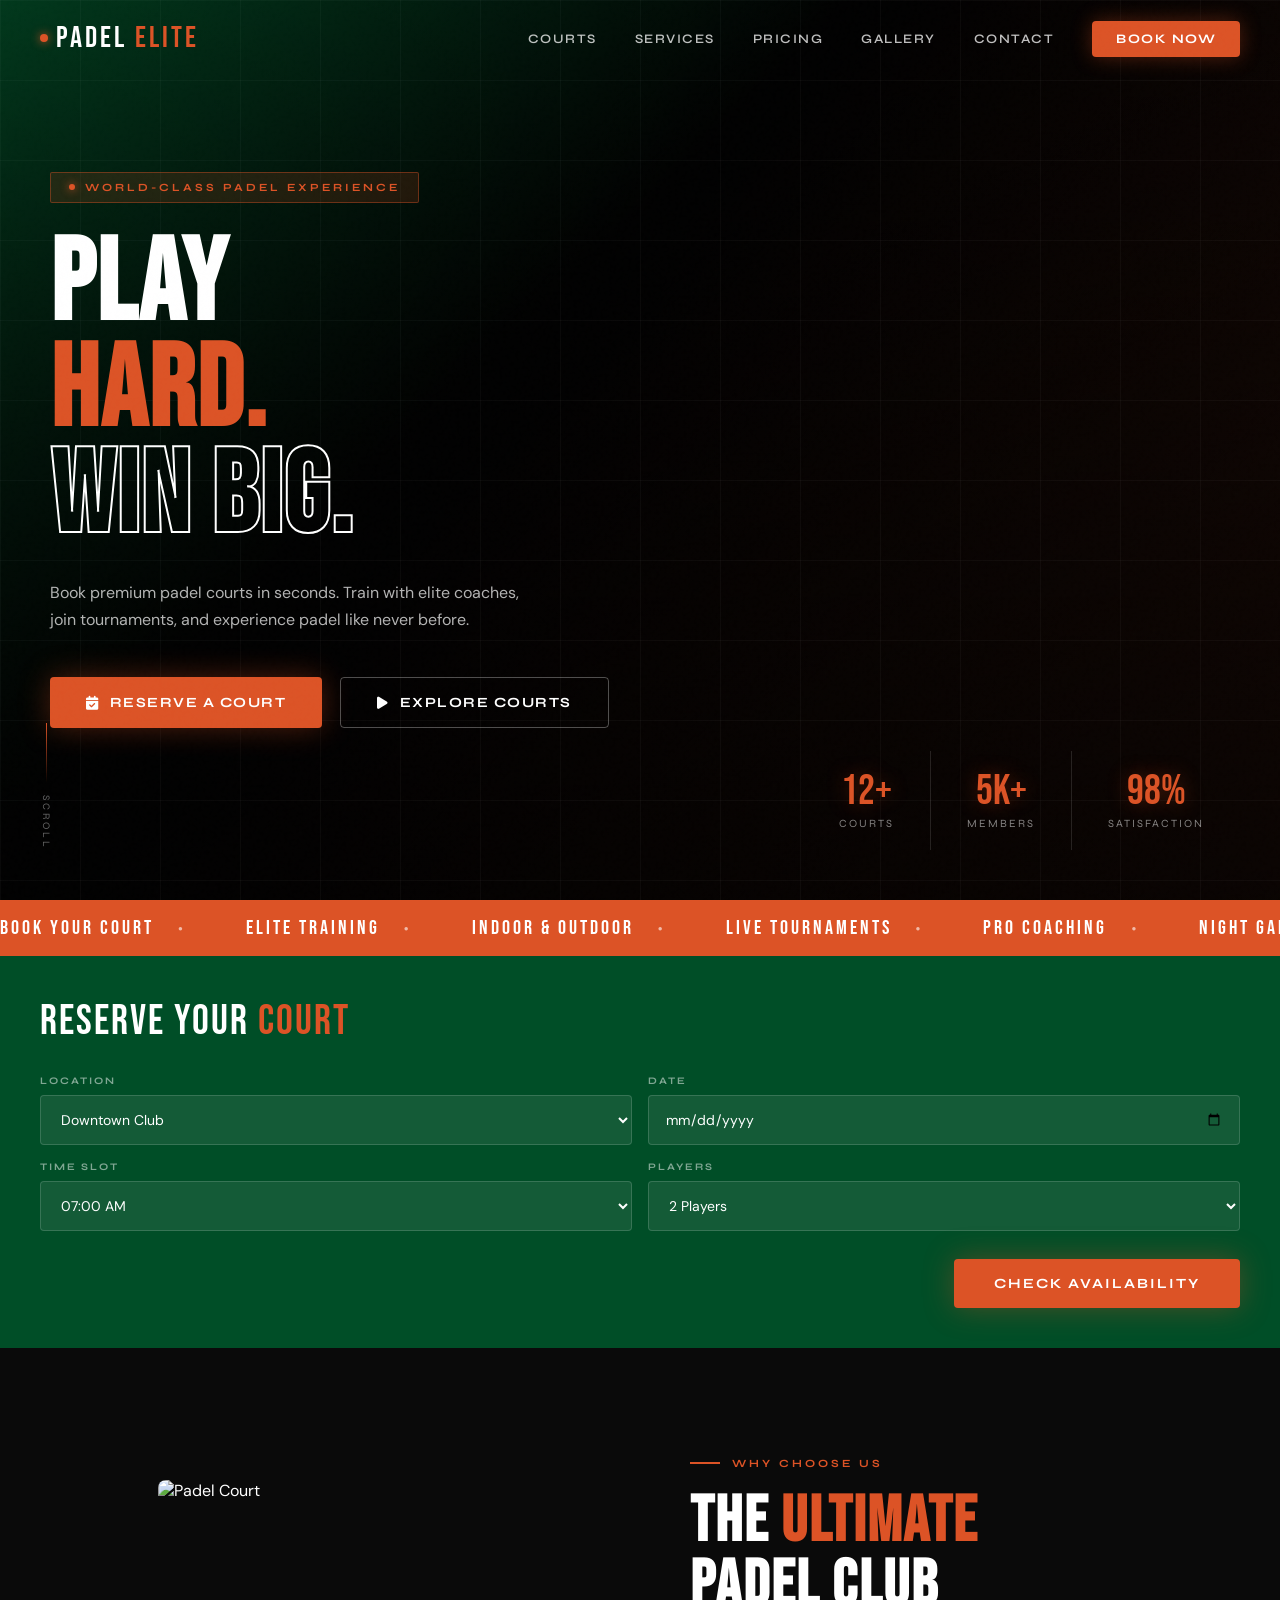
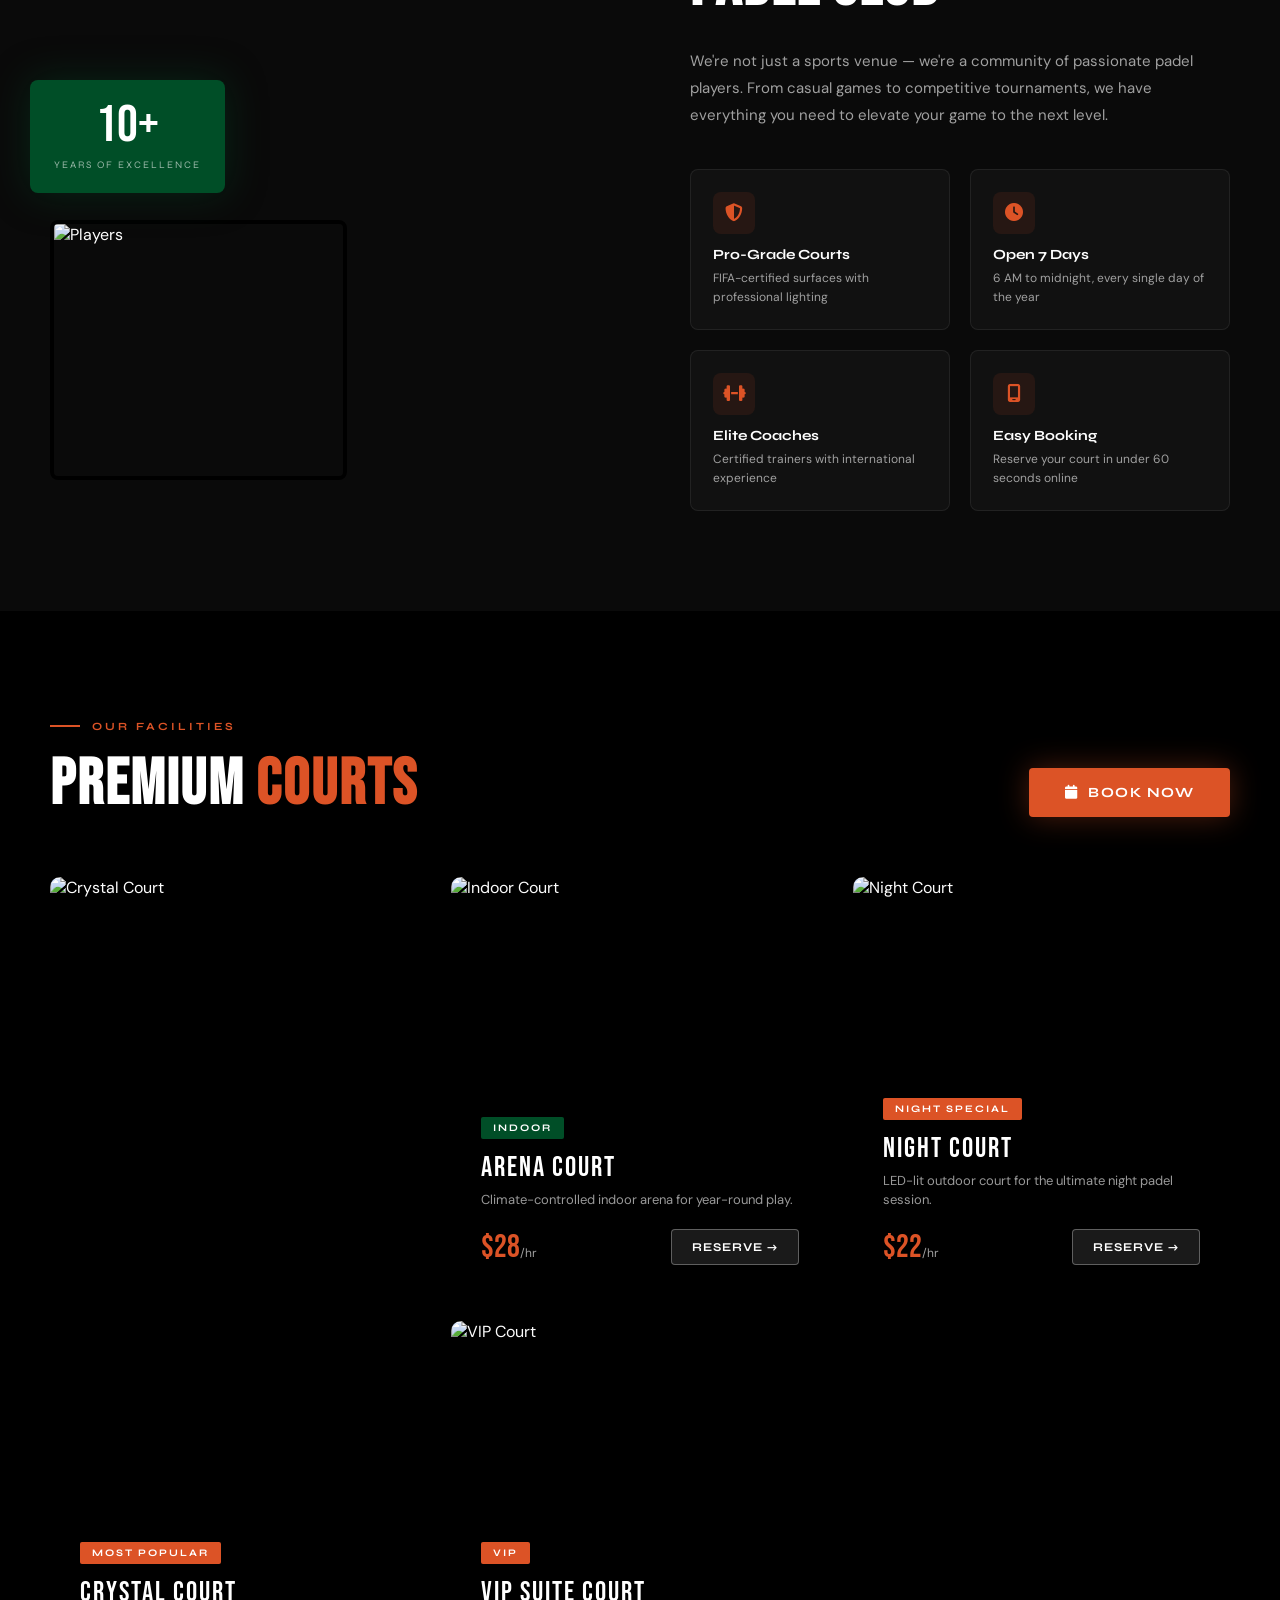
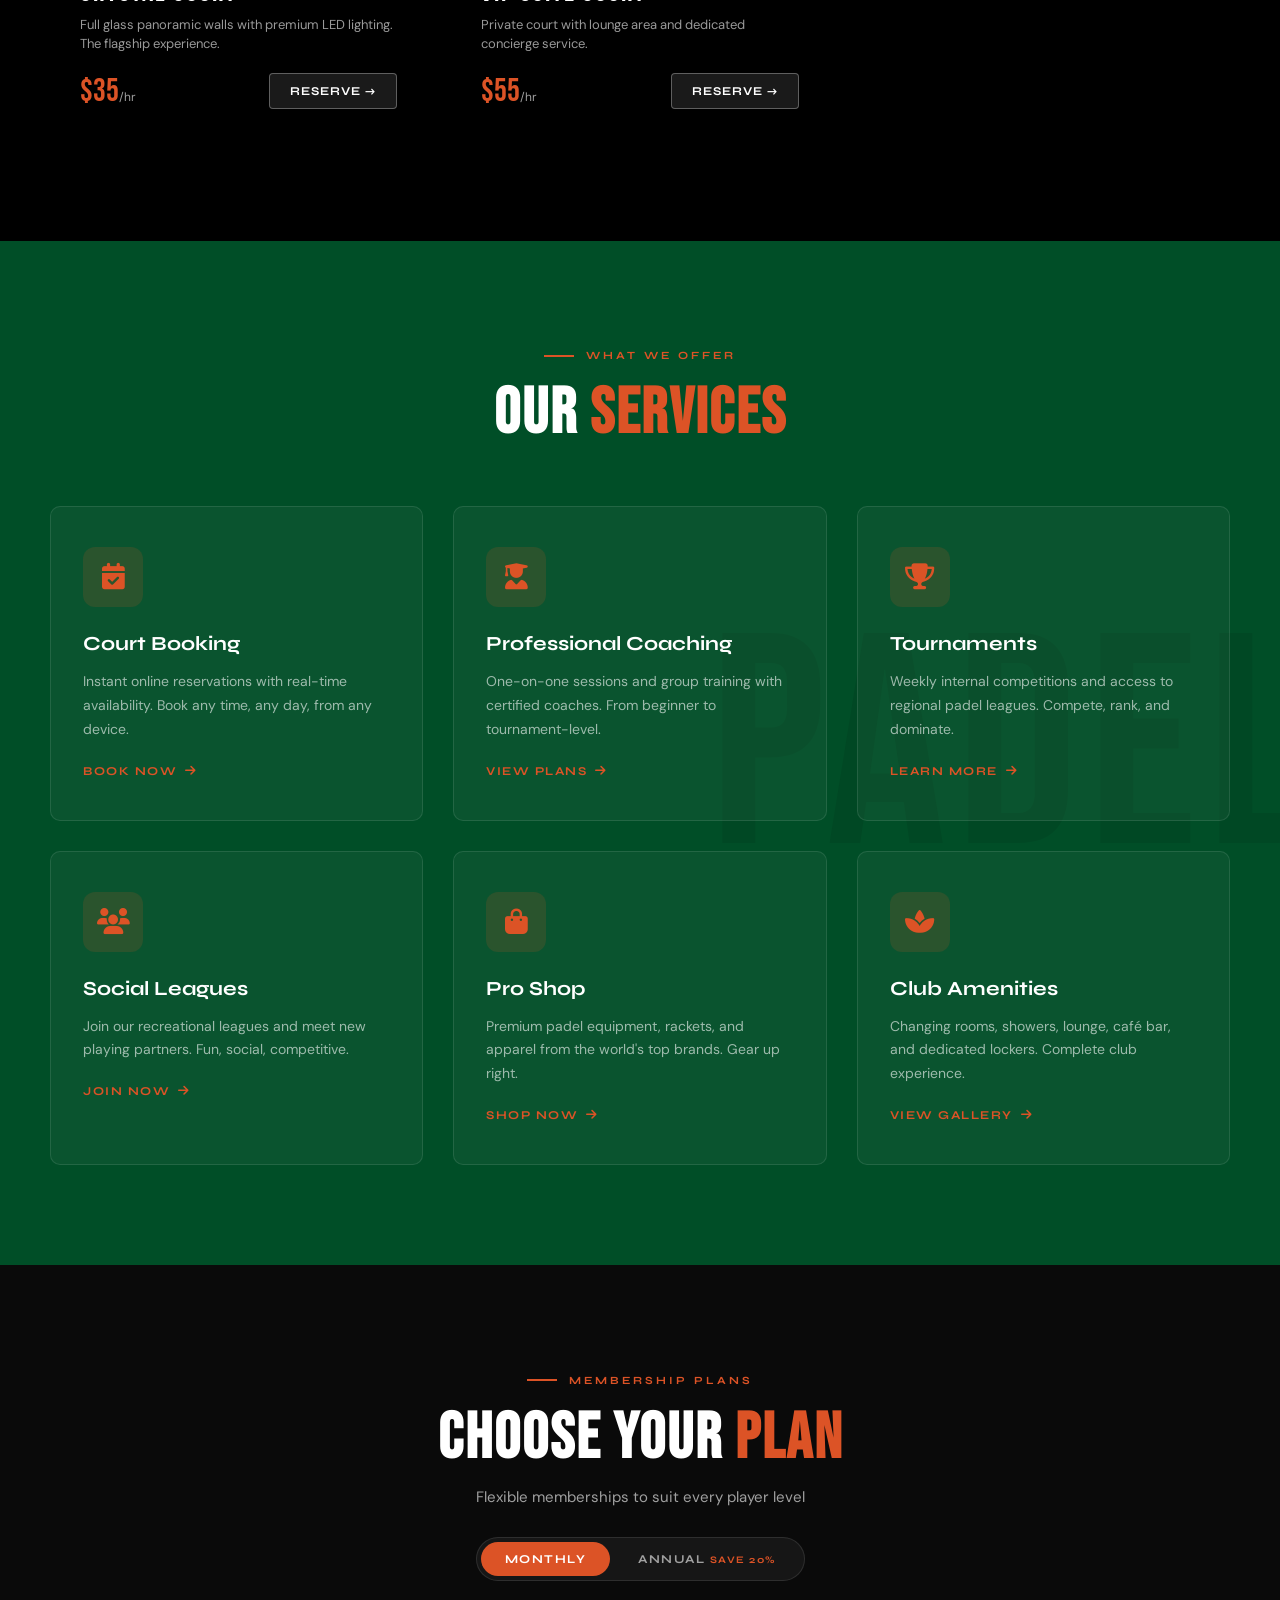
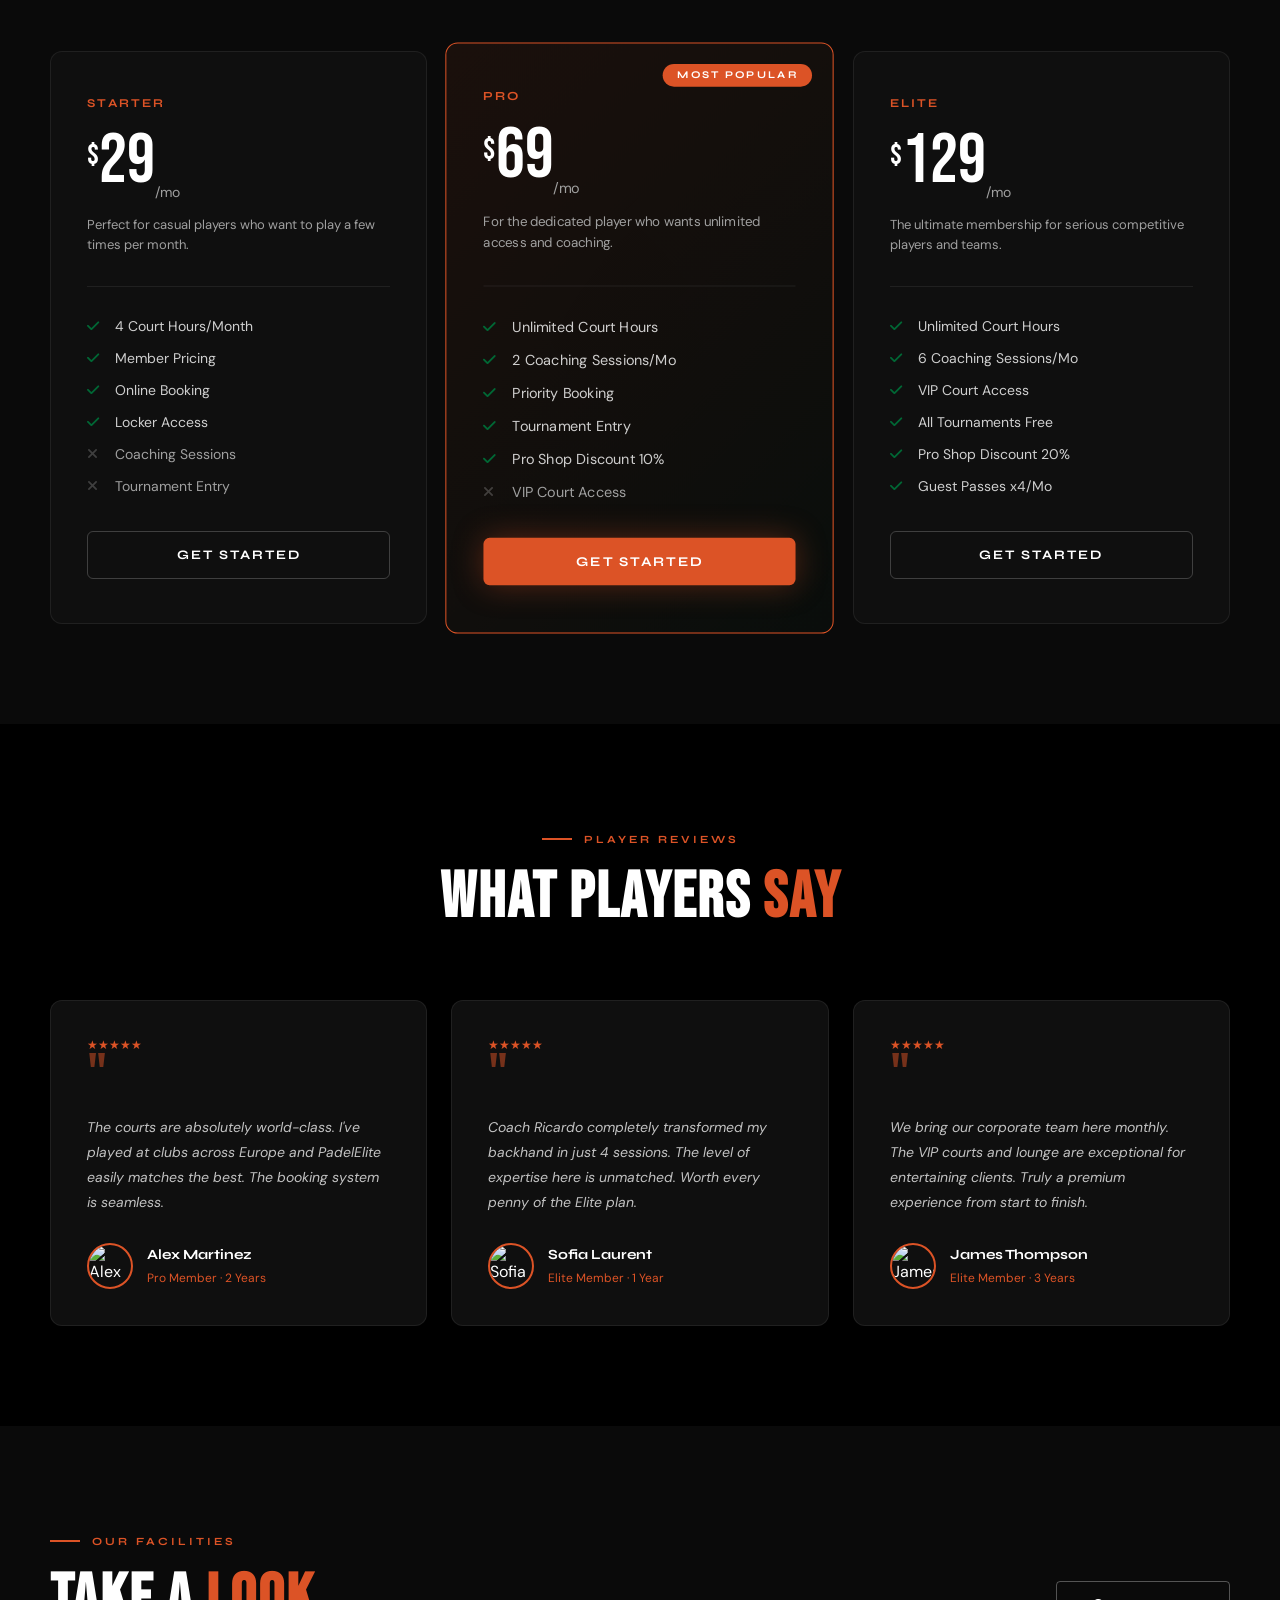
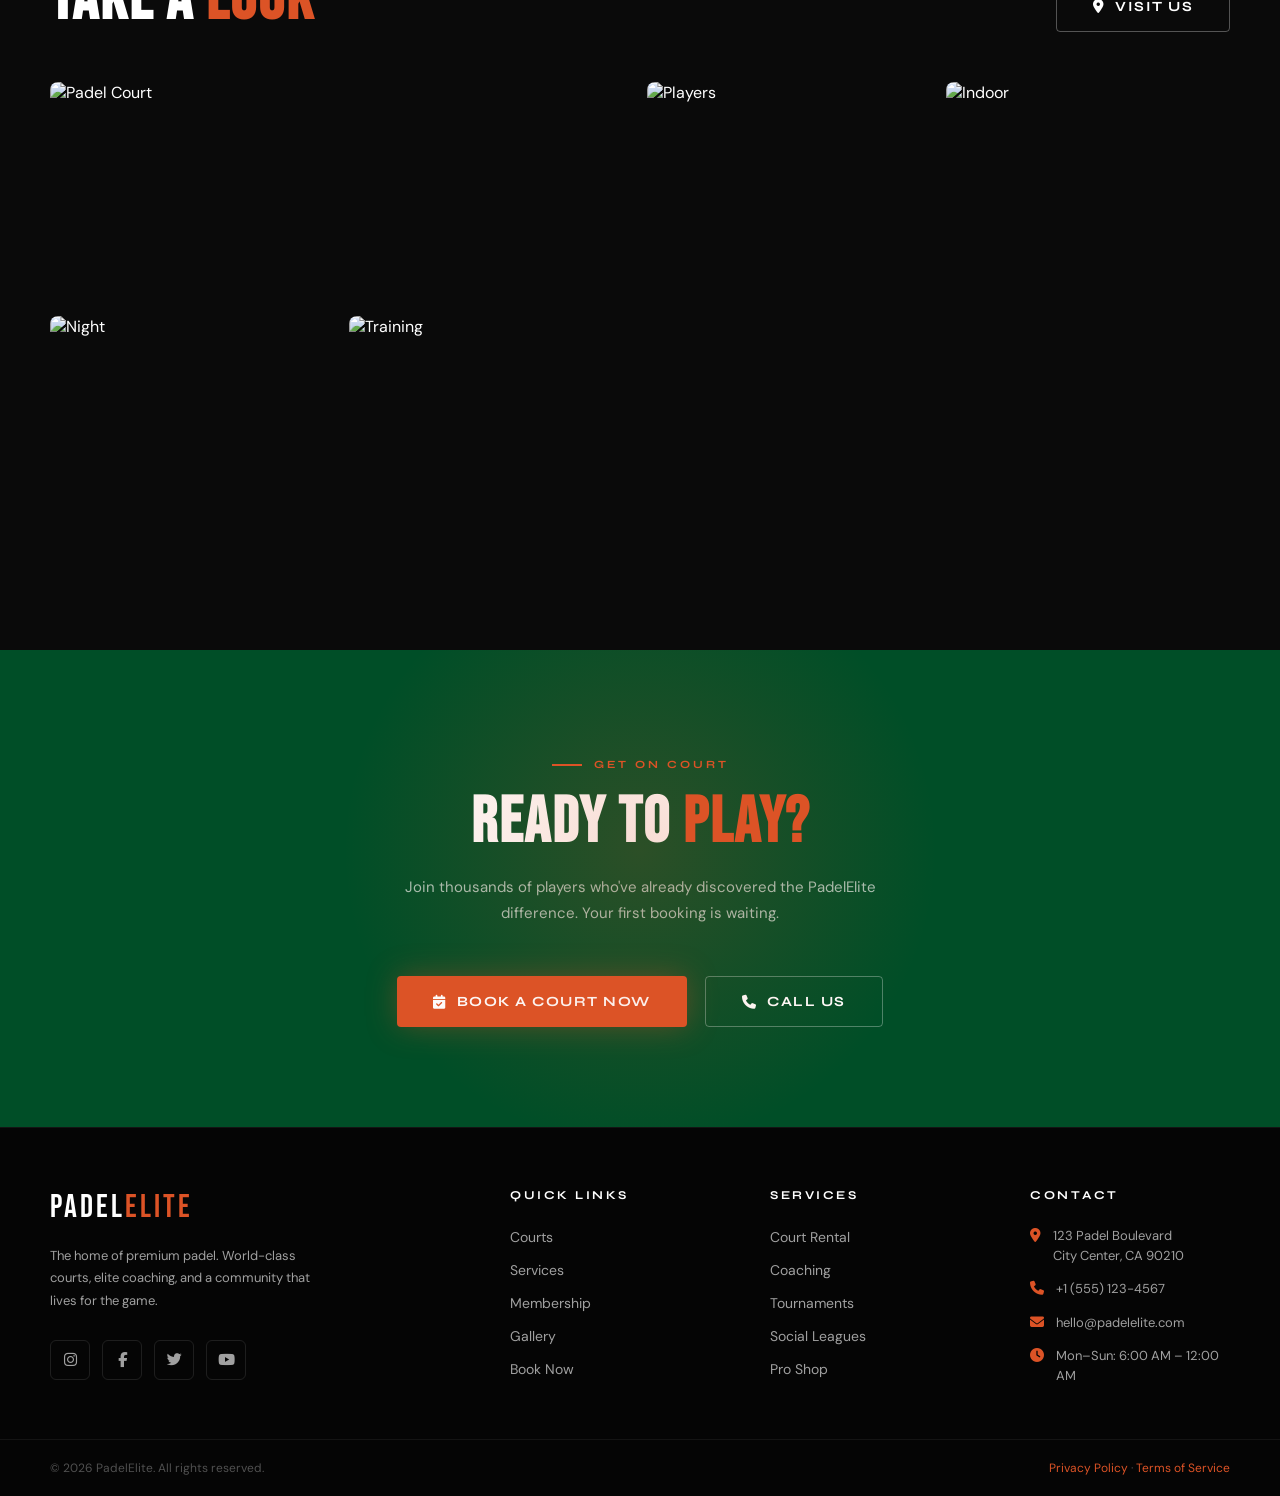
==== commit fdf433e8: "Update index.html" ====
--- a/index.html
+++ b/index.html
@@ -13,6 +13,7 @@
       href="https://cdnjs.cloudflare.com/ajax/libs/font-awesome/6.5.0/css/all.min.css"
     />
     <link rel="stylesheet" href="style.css" />
+    <script src="https://cdn.jsdelivr.net/npm/@supabase/supabase-js@2"></script>
   </head>
 
   <body>
@@ -111,59 +112,55 @@
     </div>
 
     <!-- BOOKING -->
-    <section id="booking" class="booking-banner">
-      <div class="booking-inner">
-        <div class="booking-form-area">
-          <div class="booking-title">RESERVE YOUR <span>COURT</span></div>
-          <div class="booking-fields">
-            <div class="field-group">
-              <label>Location</label>
-              <select id="court">
-                <option id="downtown club">Downtown Club</option>
-                <option id="north arena">North Arena</option>
-                <option id="beachside courts">Beachside Courts</option>
-              </select>
-            </div>
-            <div class="field-group">
-              <label>Date</label>
-              <input type="date" id="date" />
-            </div>
-            <div class="field-group">
-              <label>Time Slot</label>
-              <select id="time">
-                <option id="time1">07:00 AM</option>
-                <option id="time2">09:00 AM</option>
-                <option id="time3">11:00 AM</option>
-                <option id="time4">01:00 PM</option>
-                <option id="time5">03:00 PM</option>
-                <option id="time6">05:00 PM</option>
-                <option id="time7">07:00 PM</option>
-                <option id="time8">09:00 PM</option>
-              </select>
-            </div>
-            <div class="field-group">
-              <label>Players</label>
-              <select id="player">
-                <option id="player2">2 Players</option>
-                <option id="player4">4 Players</option>
-              </select>
-            </div>
-          </div>
-          <button class="book-btn" type="submit">
-            <i class="fa-solid fa-bolt"></i> Check Availability
-          </button>
-          <p id="message"></p>
-        </div>
-        <div class="booking-deco">
-          <div class="booking-deco-text">PLAY</div>
-          <div class="courts-badge">
-            <span>12</span>
-            <span>Courts</span>
-          </div>
-        </div>
-      </div>
-    </section>
-
+    <form id="bookingForm">
+      <section id="booking" class="booking-banner">
+        <div class="booking-inner">
+          <div class="booking-form-area">
+            <div class="booking-title">RESERVE YOUR <span>COURT</span></div>
+
+            <div class="booking-fields">
+              <div class="field-group">
+                <label>Location</label>
+                <select id="court">
+                  <option>Downtown Club</option>
+                  <option>North Arena</option>
+                  <option>Beachside Courts</option>
+                </select>
+              </div>
+
+              <div class="field-group">
+                <label>Date</label>
+                <input type="date" id="date" required />
+              </div>
+
+              <div class="field-group">
+                <label>Time Slot</label>
+                <select id="time">
+                  <option>07:00 AM</option>
+                  <option>09:00 AM</option>
+                  <option>11:00 AM</option>
+                  <option>01:00 PM</option>
+                  <option>03:00 PM</option>
+                  <option>05:00 PM</option>
+                  <option>07:00 PM</option>
+                  <option>09:00 PM</option>
+                </select>
+              </div>
+
+              <div class="field-group">
+                <label>Players</label>
+                <select id="player">
+                  <option>2 Players</option>
+                  <option>4 Players</option>
+                </select>
+              </div>
+            </div>
+
+            <button class="book-btn" type="submit">Check Availability</button>
+          </div>
+        </div>
+      </section>
+    </form>
     <!-- WHY -->
     <section class="why">
       <div class="why-grid">
@@ -788,53 +785,59 @@
         document.getElementById("price-elite").innerHTML =
           `<sup>$</sup>${p.elite}<sub>/mo</sub>`;
       }
-    </script>
-    <!-- BOOKING A COURT -->
-    <script>
+      // Booking court
+      const supabaseUrl = "https://hjitxoibtplgbtdksuhz.supabase.co";
+      const supabaseKey = "sb_publishable_Iq6bJlQGW3S41IOfNDinZw_6oAG5T75";
+
+      const supabase = window.supabase.createClient(supabaseUrl, supabaseKey);
+
       document
-        .getElementById("booking")
-        .addEventListener("submit", function (e) {
+        .getElementById("bookingForm")
+        .addEventListener("submit", async function (e) {
           e.preventDefault();
 
-          const name = document.getElementById("court").value;
-          const email = document.getElementById("date").value;
-          const court = document.getElementById("time").value;
-          const date = document.getElementById("player").value;
-
-          fetch(
-            "https://padelelitebackend.wordpress.com/2026/03/10/court-booking/",
-            {
-              method: "POST",
-              headers: {
-                "Content-Type": "application/json",
-              },
-              body: JSON.stringify({
-                title: "Court Booking",
-                content: `
-        court: ${court}
-        Date: ${Date}
-        Time: ${time}
-        Player ${player}
-      `,
-              }),
-            },
-          )
-            .then((res) => {
-              if (res.ok) {
-                document.getElementById("message").innerText =
-                  "Court booked successfully!";
-              } else {
-                document.getElementById("message").innerText =
-                  "Booking failed!";
-              }
-            })
-            .catch((err) => {
-              document.getElementById("message").innerText =
-                "Error booking court.";
-            });
+          const location = document.getElementById("court").value;
+          const date = document.getElementById("date").value;
+          const time = document.getElementById("time").value;
+          const players = document.getElementById("player").value;
+
+          if (!date) {
+            alert("Please select a date");
+            return;
+          }
+
+          // check availability
+          const { data, error } = await supabase
+            .from("bookings")
+            .select("*")
+            .eq("location", location)
+            .eq("date", date)
+            .eq("time", time);
+
+          if (error) {
+            alert("Database error");
+            return;
+          }
+
+          if (data.length > 0) {
+            alert("❌ Court not available for this slot");
+
+            return;
+          }
+
+          // insert booking
+          const { error: insertError } = await supabase
+            .from("bookings")
+            .insert([{ location, date, time, players }]);
+
+          if (insertError) {
+            alert("❌ Booking failed");
+          } else {
+            alert("✅ Court booked successfully!");
+
+            document.getElementById("bookingForm").reset();
+          }
         });
     </script>
   </body>
 </html>
-
-
